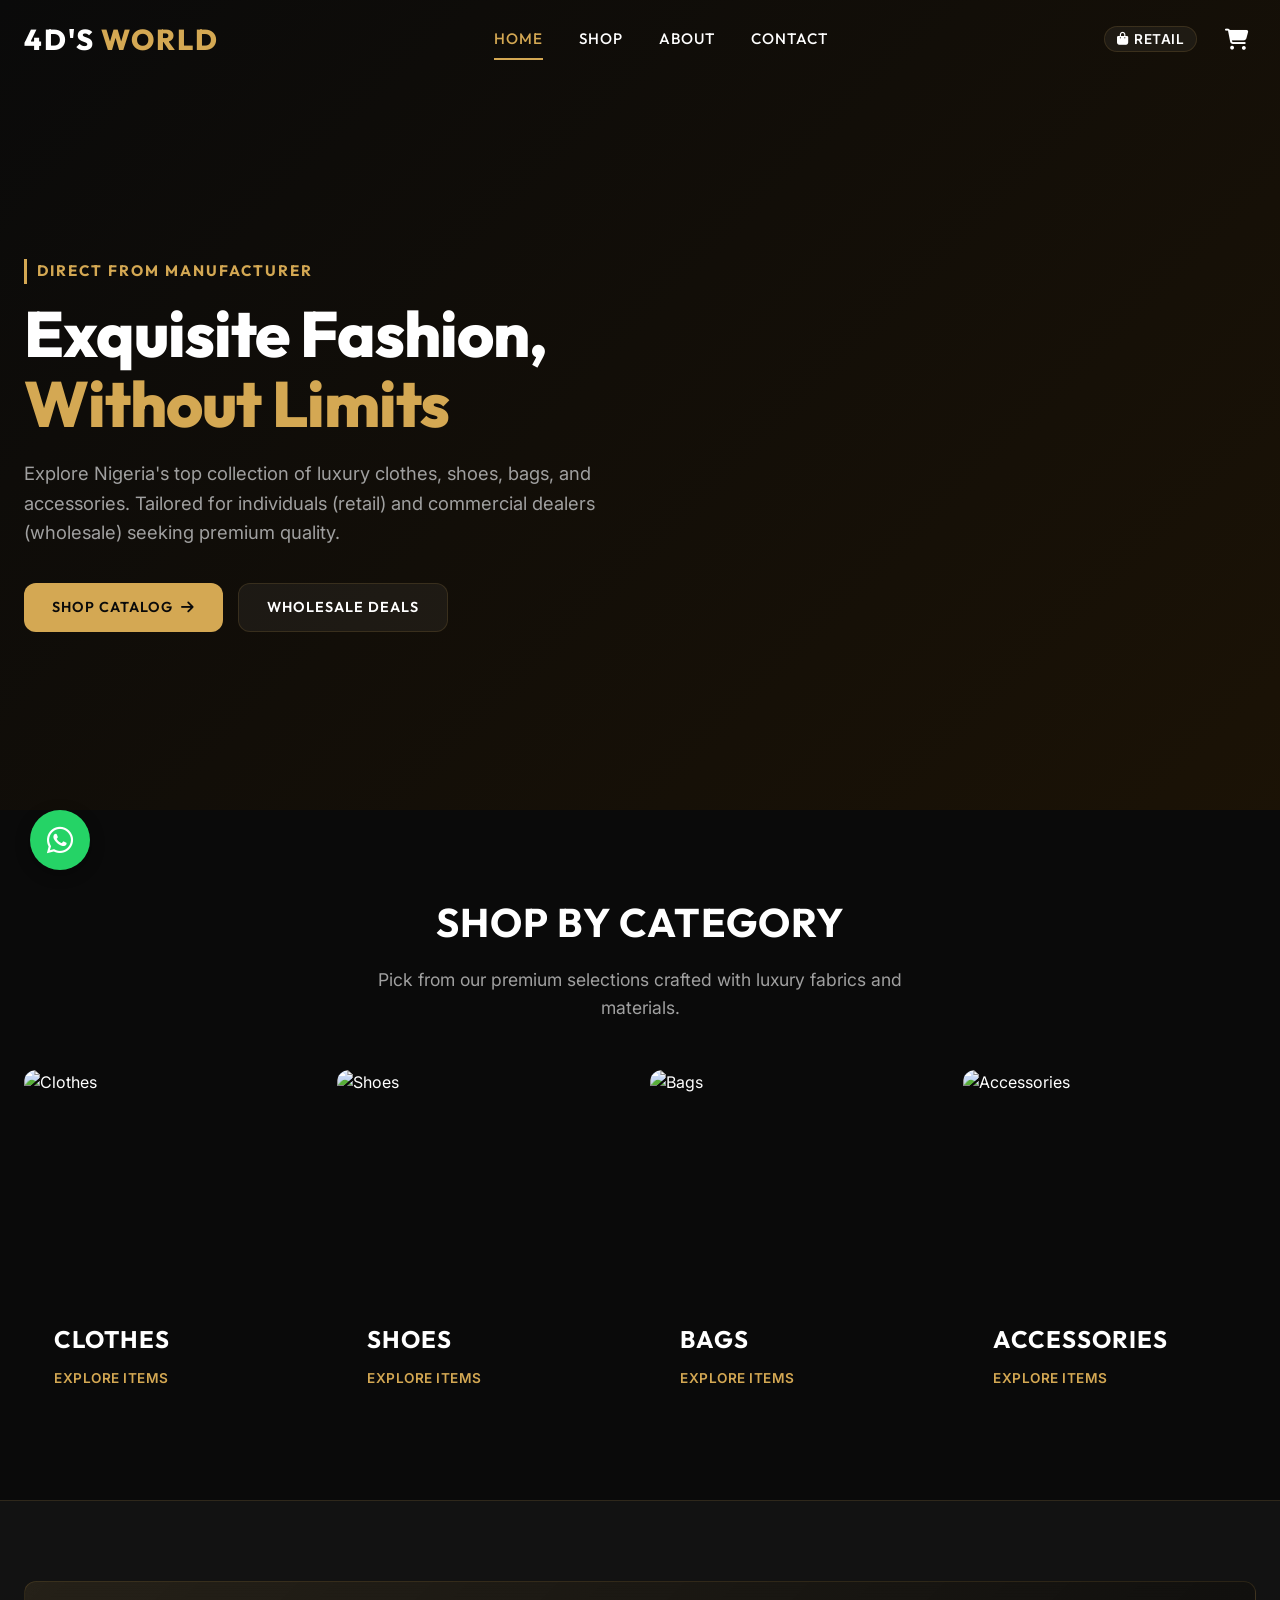
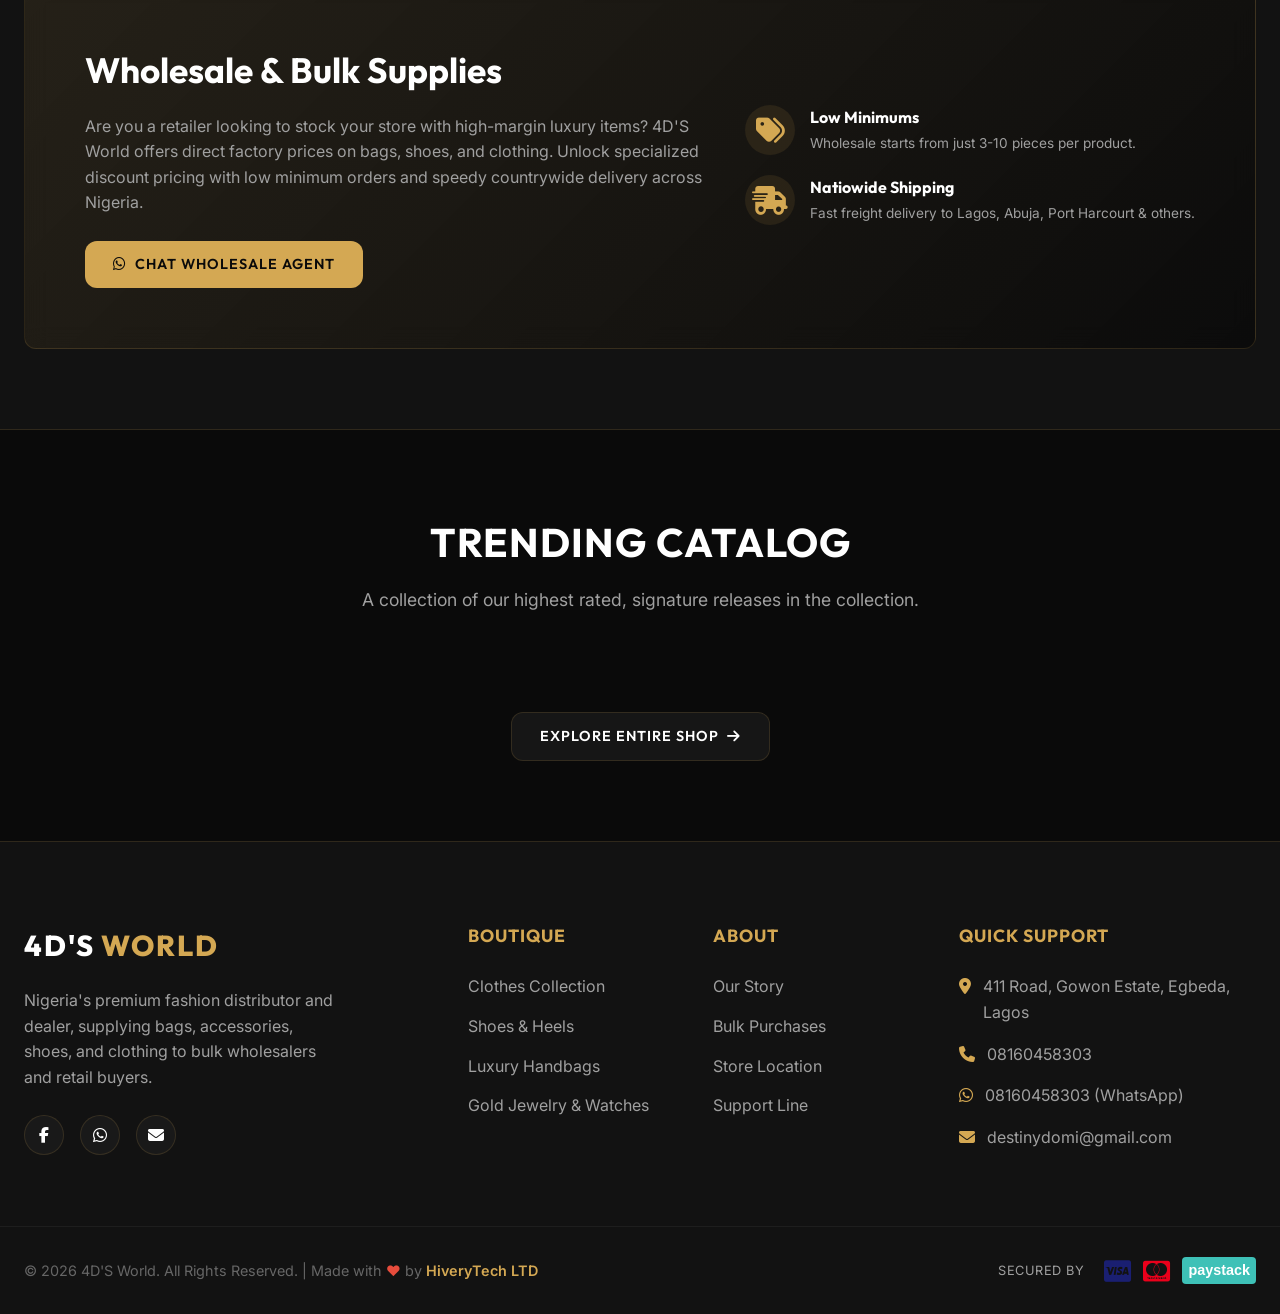
==== index.html @ 41737ef0 "first commit" ====
<!DOCTYPE html>
<html lang="en">
<head>
    <meta charset="UTF-8">
    <meta name="viewport" content="width=device-width, initial-scale=1.0">
    <title>4D'S World | Premium Clothes, Shoes, Bags & Accessories in Nigeria</title>
    <meta name="description" content="Welcome to 4D'S World - Nigeria's premier retail and wholesale supplier of clothes, shoes, luxury bags, and accessories. Buy in bulk and save big.">
    <!-- FontAwesome -->
    <link rel="stylesheet" href="https://cdnjs.cloudflare.com/ajax/libs/font-awesome/6.4.0/css/all.min.css">
    <!-- Custom CSS -->
    <link rel="stylesheet" href="css/style.css">
    <link rel="stylesheet" href="css/responsive.css">
    <style>
        /* Homepage Specific Hero Styles */
        .hero-section {
            height: 90vh;
            background: linear-gradient(135deg, rgba(10, 10, 10, 0.95), rgba(30, 20, 5, 0.85)), url('https://images.unsplash.com/photo-1490481651871-ab68de25d43d?w=1600&auto=format&fit=crop&q=80') no-repeat center center/cover;
            display: flex;
            align-items: center;
            position: relative;
            padding-top: var(--nav-height);
        }

        .hero-content {
            max-width: 650px;
            animation: fadeInUp 1s ease;
        }

        .hero-badge {
            color: var(--accent-gold);
            font-family: var(--font-heading);
            font-weight: 700;
            text-transform: uppercase;
            letter-spacing: 2px;
            font-size: 0.95rem;
            display: inline-block;
            margin-bottom: 15px;
            border-left: 3px solid var(--accent-gold);
            padding-left: 10px;
        }

        .hero-content h1 {
            font-family: var(--font-heading);
            font-size: 4rem;
            line-height: 1.1;
            font-weight: 800;
            margin-bottom: 20px;
            letter-spacing: -1px;
        }

        .hero-content h1 span {
            color: var(--accent-gold);
        }

        .hero-content p {
            color: var(--text-secondary);
            font-size: 1.15rem;
            margin-bottom: 35px;
        }

        .cta-wrap {
            display: flex;
            gap: 15px;
        }

        /* Categories Section */
        .category-grid {
            display: grid;
            grid-template-columns: repeat(4, 1fr);
            gap: 20px;
        }

        .category-card {
            height: 350px;
            position: relative;
            overflow: hidden;
            border-radius: var(--border-radius);
            display: flex;
            align-items: flex-end;
            padding: 30px;
        }

        .category-card::before {
            content: '';
            position: absolute;
            top: 0;
            left: 0;
            width: 100%;
            height: 100%;
            background: linear-gradient(to top, rgba(10, 10, 10, 0.9) 20%, transparent 80%);
            z-index: 1;
            transition: var(--transition-smooth);
        }

        .category-card:hover::before {
            background: linear-gradient(to top, rgba(212, 168, 83, 0.4) 10%, rgba(10, 10, 10, 0.95) 90%);
        }

        .category-bg {
            position: absolute;
            top: 0;
            left: 0;
            width: 100%;
            height: 100%;
            object-fit: cover;
            transition: var(--transition-smooth);
        }

        .category-card:hover .category-bg {
            transform: scale(1.1);
        }

        .category-info {
            position: relative;
            z-index: 2;
            transition: var(--transition-smooth);
        }

        .category-title {
            font-family: var(--font-heading);
            font-size: 1.5rem;
            font-weight: 700;
            text-transform: uppercase;
            letter-spacing: 1px;
            margin-bottom: 6px;
        }

        .category-count {
            font-size: 0.85rem;
            color: var(--accent-gold);
            text-transform: uppercase;
            font-weight: 600;
            letter-spacing: 0.5px;
        }

        /* Wholesale Banner section */
        .wholesale-promo-banner {
            background: linear-gradient(135deg, rgba(212, 168, 83, 0.1) 0%, rgba(10, 10, 10, 0.8) 100%), border-box;
            border: 1px solid var(--border-color);
            border-radius: var(--border-radius);
            padding: 60px;
            display: flex;
            align-items: center;
            justify-content: space-between;
            gap: 40px;
            flex-wrap: wrap;
        }

        .wholesale-promo-text {
            flex: 1;
            min-width: 300px;
        }

        .wholesale-promo-text h2 {
            font-family: var(--font-heading);
            font-size: 2.2rem;
            font-weight: 700;
            margin-bottom: 15px;
        }

        .wholesale-promo-text p {
            color: var(--text-secondary);
            margin-bottom: 25px;
        }

        @keyframes fadeInUp {
            from {
                opacity: 0;
                transform: translateY(20px);
            }
            to {
                opacity: 1;
                transform: translateY(0);
            }
        }

        @media (max-width: 992px) {
            .category-grid {
                grid-template-columns: repeat(2, 1fr);
            }
            .hero-content h1 {
                font-size: 3rem;
            }
        }
        
        @media (max-width: 576px) {
            .category-grid {
                grid-template-columns: 1fr;
            }
            .wholesale-promo-banner {
                padding: 30px;
            }
            .hero-content h1 {
                font-size: 2.5rem;
            }
        }
    </style>
</head>
<body>

    <!-- Header / Navigation -->
    <header>
        <div class="container nav-container">
            <a href="index.html" class="logo">4D'S <span>WORLD</span></a>
            
            <nav class="nav-menu" id="nav-menu">
                <a href="index.html" class="nav-link active">Home</a>
                <a href="shop.html" class="nav-link">Shop</a>
                <a href="about.html" class="nav-link">About</a>
                <a href="contact.html" class="nav-link">Contact</a>
            </nav>

            <div class="nav-actions">
                <!-- Pricing mode switcher -->
                <button class="mode-toggle" id="pricing-mode-toggle" title="Toggle Retail / Wholesale prices">
                    <i class="fas fa-shopping-bag"></i> <span>Retail</span>
                </button>

                <a href="cart.html" class="nav-btn" title="View Cart">
                    <i class="fas fa-shopping-cart"></i>
                    <span class="cart-count" id="cart-count">0</span>
                </a>

                <div class="menu-toggle" id="menu-toggle">
                    <i class="fas fa-bars"></i>
                </div>
            </div>
        </div>
    </header>

    <!-- Hero Section -->
    <section class="hero-section">
        <div class="container">
            <div class="hero-content">
                <span class="hero-badge">Direct From Manufacturer</span>
                <h1>Exquisite Fashion, <span>Without Limits</span></h1>
                <p>Explore Nigeria's top collection of luxury clothes, shoes, bags, and accessories. Tailored for individuals (retail) and commercial dealers (wholesale) seeking premium quality.</p>
                <div class="cta-wrap">
                    <a href="shop.html" class="btn btn-primary">Shop Catalog <i class="fas fa-arrow-right"></i></a>
                    <a href="shop.html?mode=wholesale" class="btn btn-secondary">Wholesale Deals</a>
                </div>
            </div>
        </div>
    </section>

    <!-- Categories Section -->
    <section class="section">
        <div class="container">
            <h2 class="section-title">Shop by Category</h2>
            <p class="section-subtitle">Pick from our premium selections crafted with luxury fabrics and materials.</p>
            
            <div class="category-grid">
                <!-- Category 1 -->
                <a href="shop.html?category=clothes" class="category-card">
                    <img src="https://images.unsplash.com/photo-1490481651871-ab68de25d43d?w=500&auto=format&fit=crop&q=60" alt="Clothes" class="category-bg">
                    <div class="category-info">
                        <h3 class="category-title">Clothes</h3>
                        <span class="category-count">Explore Items</span>
                    </div>
                </a>

                <!-- Category 2 -->
                <a href="shop.html?category=shoes" class="category-card">
                    <img src="https://images.unsplash.com/photo-1549298916-b41d501d3772?w=500&auto=format&fit=crop&q=60" alt="Shoes" class="category-bg">
                    <div class="category-info">
                        <h3 class="category-title">Shoes</h3>
                        <span class="category-count">Explore Items</span>
                    </div>
                </a>

                <!-- Category 3 -->
                <a href="shop.html?category=bags" class="category-card">
                    <img src="https://images.unsplash.com/photo-1584917865442-de89df76afd3?w=500&auto=format&fit=crop&q=60" alt="Bags" class="category-bg">
                    <div class="category-info">
                        <h3 class="category-title">Bags</h3>
                        <span class="category-count">Explore Items</span>
                    </div>
                </a>

                <!-- Category 4 -->
                <a href="shop.html?category=accessories" class="category-card">
                    <img src="https://images.unsplash.com/photo-1522312346375-d1a52e2b99b3?w=500&auto=format&fit=crop&q=60" alt="Accessories" class="category-bg">
                    <div class="category-info">
                        <h3 class="category-title">Accessories</h3>
                        <span class="category-count">Explore Items</span>
                    </div>
                </a>
            </div>
        </div>
    </section>

    <!-- Wholesale Promotional section -->
    <section class="section" style="background: var(--bg-secondary); border-top: 1px solid var(--border-color); border-bottom: 1px solid var(--border-color);">
        <div class="container">
            <div class="wholesale-promo-banner glass-panel">
                <div class="wholesale-promo-text">
                    <h2>Wholesale & Bulk Supplies</h2>
                    <p>Are you a retailer looking to stock your store with high-margin luxury items? 4D'S World offers direct factory prices on bags, shoes, and clothing. Unlock specialized discount pricing with low minimum orders and speedy countrywide delivery across Nigeria.</p>
                    <a href="contact.html" class="btn btn-primary"><i class="fab fa-whatsapp"></i> Chat Wholesale Agent</a>
                </div>
                <div class="wholesale-icon-feature" style="display: flex; flex-direction: column; gap: 20px;">
                    <div style="display: flex; align-items: center; gap: 15px;">
                        <span style="font-size: 1.8rem; color: var(--accent-gold); width: 50px; height: 50px; border-radius: 50%; background: rgba(212,168,83,0.1); display: inline-flex; align-items: center; justify-content: center;"><i class="fas fa-tags"></i></span>
                        <div>
                            <h4 style="font-family: var(--font-heading); margin-bottom: 2px;">Low Minimums</h4>
                            <p style="color: var(--text-secondary); font-size: 0.85rem;">Wholesale starts from just 3-10 pieces per product.</p>
                        </div>
                    </div>
                    <div style="display: flex; align-items: center; gap: 15px;">
                        <span style="font-size: 1.8rem; color: var(--accent-gold); width: 50px; height: 50px; border-radius: 50%; background: rgba(212,168,83,0.1); display: inline-flex; align-items: center; justify-content: center;"><i class="fas fa-shipping-fast"></i></span>
                        <div>
                            <h4 style="font-family: var(--font-heading); margin-bottom: 2px;">Natiowide Shipping</h4>
                            <p style="color: var(--text-secondary); font-size: 0.85rem;">Fast freight delivery to Lagos, Abuja, Port Harcourt & others.</p>
                        </div>
                    </div>
                </div>
            </div>
        </div>
    </section>

    <!-- Featured Products Section -->
    <section class="section">
        <div class="container">
            <h2 class="section-title">Trending Catalog</h2>
            <p class="section-subtitle">A collection of our highest rated, signature releases in the collection.</p>
            
            <div class="product-grid" id="homepage-featured-grid">
                <!-- Dynamically populated via JS -->
            </div>
            
            <div style="text-align: center; margin-top: 50px;">
                <a href="shop.html" class="btn btn-secondary">Explore Entire Shop <i class="fas fa-arrow-right"></i></a>
            </div>
        </div>
    </section>

    <!-- Footer -->
    <footer>
        <div class="container footer-grid">
            <div class="footer-brand">
                <a href="index.html" class="logo">4D'S <span>WORLD</span></a>
                <p>Nigeria's premium fashion distributor and dealer, supplying bags, accessories, shoes, and clothing to bulk wholesalers and retail buyers.</p>
                <div class="social-links">
                    <a href="https://www.facebook.com/search/top?q=tessy%20collections" target="_blank" rel="noopener" class="social-btn" title="Tessy Collections on Facebook"><i class="fab fa-facebook-f"></i></a>
                    <a href="https://wa.me/2348160458303" target="_blank" rel="noopener" class="social-btn" title="WhatsApp Us"><i class="fab fa-whatsapp"></i></a>
                    <a href="mailto:destinydomi@gmail.com" class="social-btn" title="Email Us"><i class="fas fa-envelope"></i></a>
                </div>
            </div>
            
            <div>
                <h3 class="footer-title">Boutique</h3>
                <ul class="footer-links">
                    <li><a href="shop.html?category=clothes">Clothes Collection</a></li>
                    <li><a href="shop.html?category=shoes">Shoes & Heels</a></li>
                    <li><a href="shop.html?category=bags">Luxury Handbags</a></li>
                    <li><a href="shop.html?category=accessories">Gold Jewelry & Watches</a></li>
                </ul>
            </div>

            <div>
                <h3 class="footer-title">About</h3>
                <ul class="footer-links">
                    <li><a href="about.html">Our Story</a></li>
                    <li><a href="about.html#wholesale-info">Bulk Purchases</a></li>
                    <li><a href="contact.html">Store Location</a></li>
                    <li><a href="contact.html">Support Line</a></li>
                </ul>
            </div>

            <div>
                <h3 class="footer-title">Quick Support</h3>
                <ul class="footer-contact">
                    <li><i class="fas fa-map-marker-alt"></i> <span>411 Road, Gowon Estate, Egbeda, Lagos</span></li>
                    <li><i class="fas fa-phone"></i> <span>08160458303</span></li>
                    <li><i class="fab fa-whatsapp"></i> <span><a href="https://wa.me/2348160458303" style="color:inherit;text-decoration:none;">08160458303 (WhatsApp)</a></span></li>
                    <li><i class="fas fa-envelope"></i> <span><a href="mailto:destinydomi@gmail.com" style="color:inherit;text-decoration:none;">destinydomi@gmail.com</a></span></li>
                </ul>
            </div>
        </div>

        <div class="container footer-bottom">
            <p>&copy; 2026 4D'S World. All Rights Reserved. | Made with <span style="color:#e74c3c;">&#10084;</span> by <a href="https://bit.ly/HiveryTech" target="_blank" rel="noopener" style="color:var(--accent-gold);text-decoration:none;font-weight:600;">HiveryTech LTD</a></p>
            <div class="payment-providers">
                <!-- Display logos or text indicating Paystack -->
                <span style="font-size: 0.8rem; color: var(--text-secondary); text-transform: uppercase; letter-spacing: 0.5px; margin-right: 8px;">Secured by</span>
                <i class="fab fa-cc-visa" title="Visa" style="color: #1a1f71;"></i>
                <i class="fab fa-cc-mastercard" title="Mastercard" style="color: #eb001b;"></i>
                <span style="font-size: 0.9rem; font-weight: 700; color: #fff; background: #3ec1b7; padding: 2px 6px; border-radius: 4px; font-family: sans-serif;">paystack</span>
            </div>
        </div>
    </footer>

    <!-- App Scripts -->
    <script src="js/products.js"></script>
    <script src="js/app.js"></script>
    <script>
        // Homepage specific slider/rendering script
        document.addEventListener('DOMContentLoaded', () => {
            renderHomepageProducts();
            
            // Re-render when global retail/wholesale mode changes
            window.addEventListener('pricingModeChanged', renderHomepageProducts);
        });

        function renderHomepageProducts() {
            const grid = document.getElementById('homepage-featured-grid');
            if (!grid) return;

            const mode = getPricingMode();
            
            // Grab 8 featured products
            const featured = products.slice(0, 8);
            
            grid.innerHTML = featured.map(p => {
                const isWholesale = mode === 'wholesale';
                const activePrice = isWholesale ? p.wholesalePrice : p.price;
                const badgeHTML = p.badge ? `<div class="product-badge">${p.badge}</div>` : '';
                
                return `
                    <div class="product-card glass-panel">
                        <div class="product-image-wrap">
                            ${badgeHTML}
                            <img src="${p.image}" alt="${p.name}" class="product-img" loading="lazy">
                            <div class="product-actions-overlay">
                                <button class="action-btn" onclick="quickView('${p.id}')" title="Quick View">
                                    <i class="fas fa-eye"></i>
                                </button>
                                <button class="action-btn" onclick="addToCartDirect('${p.id}')" title="Add to Cart">
                                    <i class="fas fa-shopping-cart"></i>
                                </button>
                            </div>
                        </div>
                        <div class="product-info">
                            <span class="product-category">${p.category}</span>
                            <h3 class="product-title"><a href="product.html?id=${p.id}">${p.name}</a></h3>
                            <div class="product-rating">
                                <i class="fas fa-star"></i>
                                <span>${p.rating}</span>
                            </div>
                            <div class="product-price-wrap">
                                <span class="product-price">${formatNaira(activePrice)}</span>
                                <span class="wholesale-badge-info">
                                    ${isWholesale ? `Wholesale (Min ${p.wholesaleMinQty} pcs)` : `Wholesale: ${formatNaira(p.wholesalePrice)} (Buy ${p.wholesaleMinQty}+)`}
                                </span>
                            </div>
                        </div>
                    </div>
                `;
            }).join('');
        }
    </script>
</body>
</html>
---- css/style.css ----
/* 4D'S World - Premium E-Commerce Design System & Stylesheet */

@import url('https://fonts.googleapis.com/css2?family=Inter:wght@300;400;500;600;700&family=Outfit:wght@300;400;500;600;700;800&display=swap');

:root {
    /* Color Palette */
    --bg-primary: #0a0a0a;
    --bg-secondary: #121212;
    --bg-tertiary: #1e1e1e;
    --bg-glass: rgba(18, 18, 18, 0.75);
    --bg-glass-hover: rgba(30, 30, 30, 0.85);
    --border-color: rgba(212, 168, 83, 0.15);
    --border-color-hover: rgba(212, 168, 83, 0.4);
    
    --accent-gold: #d4a853;
    --accent-gold-hover: #e8b94a;
    --accent-gold-glow: rgba(212, 168, 83, 0.25);
    
    --text-primary: #ffffff;
    --text-secondary: #a0a0a0;
    --text-muted: #666666;
    --text-dark: #0a0a0a;
    
    --success: #2ec4b6;
    --error: #e63946;
    --warning: #ffb703;

    /* Fonts */
    --font-heading: 'Outfit', sans-serif;
    --font-body: 'Inter', sans-serif;

    /* Shadows & Transitions */
    --shadow-sm: 0 2px 8px rgba(0, 0, 0, 0.5);
    --shadow-md: 0 8px 24px rgba(0, 0, 0, 0.7);
    --shadow-lg: 0 16px 40px rgba(0, 0, 0, 0.8);
    --shadow-gold: 0 0 15px rgba(212, 168, 83, 0.2);
    --transition-fast: 0.2s cubic-bezier(0.4, 0, 0.2, 1);
    --transition-smooth: 0.4s cubic-bezier(0.4, 0, 0.2, 1);
    
    /* Layout Constants */
    --nav-height: 80px;
    --border-radius: 12px;
}

/* Reset & Base Styles */
* {
    margin: 0;
    padding: 0;
    box-sizing: border-box;
}

html {
    scroll-behavior: smooth;
}

body {
    background-color: var(--bg-primary);
    color: var(--text-primary);
    font-family: var(--font-body);
    line-height: 1.6;
    overflow-x: hidden;
    -webkit-font-smoothing: antialiased;
}

a {
    color: inherit;
    text-decoration: none;
    transition: var(--transition-fast);
}

ul {
    list-style: none;
}

img {
    max-width: 100%;
    height: auto;
    display: block;
}

button, input, select, textarea {
    font-family: inherit;
    background: none;
    border: none;
    outline: none;
    color: inherit;
}

/* Scrollbar styling */
::-webkit-scrollbar {
    width: 8px;
    height: 8px;
}
::-webkit-scrollbar-track {
    background: var(--bg-primary);
}
::-webkit-scrollbar-thumb {
    background: var(--bg-tertiary);
    border-radius: 4px;
}
::-webkit-scrollbar-thumb:hover {
    background: var(--accent-gold);
}

/* General Layout / Containers */
.container {
    width: 100%;
    max-width: 1280px;
    margin: 0 auto;
    padding: 0 24px;
}

.section {
    padding: 80px 0;
}

.section-title {
    font-family: var(--font-heading);
    font-size: 2.5rem;
    font-weight: 700;
    margin-bottom: 12px;
    text-transform: uppercase;
    letter-spacing: 1px;
    text-align: center;
}

.section-subtitle {
    color: var(--text-secondary);
    text-align: center;
    max-width: 600px;
    margin: 0 auto 48px auto;
    font-size: 1.1rem;
}

/* Glassmorphism utility */
.glass-panel {
    background: var(--bg-glass);
    backdrop-filter: blur(12px);
    -webkit-backdrop-filter: blur(12px);
    border: 1px solid var(--border-color);
    border-radius: var(--border-radius);
    transition: var(--transition-smooth);
}

.glass-panel:hover {
    border-color: var(--border-color-hover);
    box-shadow: var(--shadow-gold);
}

/* Buttons */
.btn {
    display: inline-flex;
    align-items: center;
    justify-content: center;
    padding: 12px 28px;
    font-family: var(--font-heading);
    font-weight: 600;
    text-transform: uppercase;
    font-size: 0.9rem;
    letter-spacing: 1px;
    border-radius: var(--border-radius);
    cursor: pointer;
    transition: var(--transition-smooth);
    gap: 8px;
}

.btn-primary {
    background: var(--accent-gold);
    color: var(--text-dark);
}

.btn-primary:hover {
    background: var(--accent-gold-hover);
    box-shadow: 0 0 20px rgba(212, 168, 83, 0.4);
    transform: translateY(-2px);
}

.btn-secondary {
    background: rgba(255, 255, 255, 0.05);
    border: 1px solid var(--border-color);
    color: var(--text-primary);
}

.btn-secondary:hover {
    background: rgba(255, 255, 255, 0.1);
    border-color: var(--accent-gold);
    color: var(--accent-gold);
    transform: translateY(-2px);
}

.btn-text {
    color: var(--accent-gold);
    padding: 8px 0;
    font-weight: 600;
    letter-spacing: 0.5px;
}

.btn-text:hover {
    color: var(--accent-gold-hover);
    gap: 12px;
}

/* Header & Navigation */
header {
    height: var(--nav-height);
    position: fixed;
    top: 0;
    left: 0;
    width: 100%;
    z-index: 1000;
    transition: var(--transition-smooth);
    border-bottom: 1px solid transparent;
}

header.scrolled {
    background: rgba(10, 10, 10, 0.85);
    backdrop-filter: blur(20px);
    -webkit-backdrop-filter: blur(20px);
    border-bottom: 1px solid var(--border-color);
}

.nav-container {
    display: flex;
    justify-content: space-between;
    align-items: center;
    height: 100%;
}

.logo {
    font-family: var(--font-heading);
    font-size: 1.8rem;
    font-weight: 800;
    color: var(--text-primary);
    display: flex;
    align-items: center;
    gap: 6px;
    letter-spacing: 2px;
}

.logo span {
    color: var(--accent-gold);
}

.nav-menu {
    display: flex;
    align-items: center;
    gap: 36px;
}

.nav-link {
    font-family: var(--font-heading);
    font-size: 0.95rem;
    font-weight: 500;
    letter-spacing: 1px;
    text-transform: uppercase;
    position: relative;
    padding: 8px 0;
}

.nav-link::after {
    content: '';
    position: absolute;
    bottom: 0;
    left: 0;
    width: 0;
    height: 2px;
    background-color: var(--accent-gold);
    transition: var(--transition-fast);
}

.nav-link:hover::after,
.nav-link.active::after {
    width: 100%;
}

.nav-link:hover,
.nav-link.active {
    color: var(--accent-gold);
}

.nav-actions {
    display: flex;
    align-items: center;
    gap: 20px;
}

.nav-btn {
    font-size: 1.3rem;
    color: var(--text-primary);
    cursor: pointer;
    position: relative;
    padding: 8px;
    border-radius: 50%;
    transition: var(--transition-fast);
}

.nav-btn:hover {
    color: var(--accent-gold);
    background: rgba(255, 255, 255, 0.05);
}

.cart-count {
    position: absolute;
    top: -2px;
    right: -2px;
    background: var(--accent-gold);
    color: var(--text-dark);
    font-size: 0.75rem;
    font-weight: 700;
    width: 18px;
    height: 18px;
    border-radius: 50%;
    display: flex;
    align-items: center;
    justify-content: center;
    border: 2px solid var(--bg-primary);
}

.mode-toggle {
    display: flex;
    align-items: center;
    background: rgba(255, 255, 255, 0.05);
    border: 1px solid var(--border-color);
    padding: 4px 12px;
    border-radius: 20px;
    cursor: pointer;
    font-size: 0.8rem;
    font-weight: 600;
    text-transform: uppercase;
    letter-spacing: 0.5px;
    gap: 6px;
    transition: var(--transition-fast);
}

.mode-toggle:hover {
    border-color: var(--accent-gold);
    color: var(--accent-gold);
}

.mode-toggle span {
    font-size: 0.85rem;
}

.menu-toggle {
    display: none;
    font-size: 1.5rem;
    cursor: pointer;
}

/* Footer Section */
footer {
    background: var(--bg-secondary);
    border-top: 1px solid var(--border-color);
    padding: 80px 0 30px 0;
}

.footer-grid {
    display: grid;
    grid-template-columns: 2fr 1fr 1fr 1.5fr;
    gap: 48px;
    margin-bottom: 60px;
}

.footer-brand .logo {
    margin-bottom: 20px;
}

.footer-brand p {
    color: var(--text-secondary);
    margin-bottom: 24px;
    max-width: 320px;
}

.social-links {
    display: flex;
    gap: 16px;
}

.social-btn {
    width: 40px;
    height: 40px;
    border-radius: 50%;
    background: rgba(255, 255, 255, 0.03);
    border: 1px solid var(--border-color);
    display: flex;
    align-items: center;
    justify-content: center;
    transition: var(--transition-smooth);
}

.social-btn:hover {
    background: var(--accent-gold);
    color: var(--text-dark);
    transform: translateY(-4px);
    box-shadow: 0 0 15px var(--accent-gold-glow);
}

.footer-title {
    font-family: var(--font-heading);
    font-size: 1.1rem;
    font-weight: 700;
    text-transform: uppercase;
    letter-spacing: 1px;
    margin-bottom: 24px;
    color: var(--accent-gold);
}

.footer-links li {
    margin-bottom: 14px;
}

.footer-links a {
    color: var(--text-secondary);
}

.footer-links a:hover {
    color: var(--accent-gold);
    padding-left: 4px;
}

.footer-contact li {
    display: flex;
    align-items: flex-start;
    gap: 12px;
    margin-bottom: 16px;
    color: var(--text-secondary);
}

.footer-contact i {
    color: var(--accent-gold);
    margin-top: 4px;
}

.footer-bottom {
    border-top: 1px solid rgba(255, 255, 255, 0.05);
    padding-top: 30px;
    display: flex;
    justify-content: space-between;
    align-items: center;
    color: var(--text-muted);
    font-size: 0.9rem;
}

.payment-providers {
    display: flex;
    gap: 12px;
    align-items: center;
    font-size: 1.5rem;
}

/* Product Cards Grid & Design */
.product-grid {
    display: grid;
    grid-template-columns: repeat(auto-fill, minmax(260px, 1fr));
    gap: 30px;
}

.product-card {
    display: flex;
    flex-direction: column;
    height: 100%;
    overflow: hidden;
    position: relative;
}

.product-image-wrap {
    position: relative;
    aspect-ratio: 3/4;
    overflow: hidden;
    background: var(--bg-tertiary);
}

.product-img {
    width: 100%;
    height: 100%;
    object-fit: cover;
    transition: var(--transition-smooth);
}

.product-card:hover .product-img {
    transform: scale(1.08);
}

.product-badge {
    position: absolute;
    top: 15px;
    left: 15px;
    background: var(--accent-gold);
    color: var(--text-dark);
    padding: 4px 10px;
    font-family: var(--font-heading);
    font-weight: 700;
    font-size: 0.75rem;
    text-transform: uppercase;
    border-radius: 4px;
    letter-spacing: 0.5px;
    z-index: 2;
}

.product-actions-overlay {
    position: absolute;
    bottom: -60px;
    left: 0;
    width: 100%;
    padding: 15px;
    background: linear-gradient(to top, rgba(10, 10, 10, 0.9), transparent);
    display: flex;
    justify-content: center;
    gap: 10px;
    transition: var(--transition-smooth);
    opacity: 0;
    z-index: 3;
}

.product-card:hover .product-actions-overlay {
    bottom: 0;
    opacity: 1;
}

.action-btn {
    width: 44px;
    height: 44px;
    border-radius: 50%;
    background: var(--bg-secondary);
    border: 1px solid var(--border-color);
    display: flex;
    align-items: center;
    justify-content: center;
    cursor: pointer;
    font-size: 1.1rem;
    transition: var(--transition-smooth);
}

.action-btn:hover {
    background: var(--accent-gold);
    color: var(--text-dark);
    border-color: var(--accent-gold);
    box-shadow: 0 0 10px var(--accent-gold-glow);
}

.product-info {
    padding: 20px;
    display: flex;
    flex-direction: column;
    flex-grow: 1;
}

.product-category {
    font-size: 0.8rem;
    color: var(--text-muted);
    text-transform: uppercase;
    letter-spacing: 1px;
    margin-bottom: 6px;
}

.product-title {
    font-family: var(--font-heading);
    font-size: 1.15rem;
    font-weight: 600;
    margin-bottom: 8px;
    line-height: 1.3;
}

.product-rating {
    display: flex;
    align-items: center;
    gap: 4px;
    font-size: 0.85rem;
    color: var(--warning);
    margin-bottom: 12px;
}

.product-rating span {
    color: var(--text-secondary);
    margin-left: 4px;
}

.product-price-wrap {
    margin-top: auto;
    display: flex;
    flex-direction: column;
    gap: 4px;
}

.product-price {
    font-family: var(--font-heading);
    font-size: 1.25rem;
    font-weight: 700;
    color: var(--accent-gold);
}

.wholesale-badge-info {
    font-size: 0.78rem;
    color: var(--text-secondary);
    border-left: 2px solid var(--accent-gold);
    padding-left: 8px;
    margin-top: 4px;
}

/* Toast Notification styling */
.toast-container {
    position: fixed;
    bottom: 30px;
    right: 30px;
    z-index: 2000;
    display: flex;
    flex-direction: column;
    gap: 10px;
}

.toast {
    background: rgba(20, 20, 20, 0.9);
    border-left: 4px solid var(--accent-gold);
    padding: 16px 24px;
    border-radius: 4px;
    color: #fff;
    box-shadow: var(--shadow-lg);
    display: flex;
    align-items: center;
    gap: 12px;
    transform: translateX(120%);
    transition: transform 0.4s cubic-bezier(0.175, 0.885, 0.32, 1.275);
    backdrop-filter: blur(10px);
}

.toast.show {
    transform: translateX(0);
}

.toast.success {
    border-left-color: var(--success);
}

.toast.error {
    border-left-color: var(--error);
}

/* WhatsApp float button */
.whatsapp-float {
    position: fixed;
    bottom: 30px;
    left: 30px;
    width: 60px;
    height: 60px;
    background: #25d366;
    color: white;
    border-radius: 50%;
    display: flex;
    align-items: center;
    justify-content: center;
    font-size: 30px;
    box-shadow: 0 4px 15px rgba(0, 0, 0, 0.3);
    z-index: 1000;
    transition: var(--transition-smooth);
}
.whatsapp-float:hover {
    transform: scale(1.1) rotate(10deg);
    box-shadow: 0 6px 20px rgba(37, 211, 102, 0.5);
}
---- css/responsive.css ----
/* 4D'S World - Responsive Layout Overrides */

@media (max-width: 1024px) {
    :root {
        --nav-height: 70px;
    }
    
    .section {
        padding: 60px 0;
    }

    .section-title {
        font-size: 2.1rem;
    }

    .footer-grid {
        grid-template-columns: 1fr 1fr;
        gap: 36px;
    }
    
    .footer-brand {
        grid-column: span 2;
    }
}

@media (max-width: 768px) {
    .menu-toggle {
        display: block;
        z-index: 1001;
    }

    .nav-menu {
        position: fixed;
        top: 0;
        right: -100%;
        width: 300px;
        height: 100vh;
        background: rgba(10, 10, 10, 0.95);
        backdrop-filter: blur(20px);
        -webkit-backdrop-filter: blur(20px);
        border-left: 1px solid var(--border-color);
        flex-direction: column;
        align-items: flex-start;
        justify-content: center;
        padding: 40px;
        gap: 24px;
        transition: var(--transition-smooth);
        z-index: 1000;
    }

    .nav-menu.active {
        right: 0;
    }

    .nav-menu .nav-link {
        font-size: 1.1rem;
    }

    .nav-actions {
        gap: 10px;
    }

    .hero-section h1 {
        font-size: 2.8rem;
    }

    .hero-section p {
        font-size: 1rem;
    }

    /* Shop Page layout adjustments */
    .shop-container {
        flex-direction: column;
    }

    .shop-sidebar {
        width: 100% !important;
        position: static !important;
        margin-bottom: 30px;
    }
    
    .shop-sidebar-content {
        display: none;
    }
    
    .shop-sidebar-content.active {
        display: block;
    }
    
    .filter-mobile-btn {
        display: flex !important;
        align-items: center;
        justify-content: center;
        width: 100%;
        padding: 12px;
        background: var(--bg-secondary);
        border: 1px solid var(--border-color);
        border-radius: var(--border-radius);
        margin-bottom: 20px;
        cursor: pointer;
        gap: 8px;
    }

    /* Product detail page adjustments */
    .product-detail-grid {
        grid-template-columns: 1fr !important;
        gap: 40px;
    }

    /* Checkout & Cart adjustments */
    .checkout-grid, .cart-grid {
        grid-template-columns: 1fr !important;
        gap: 30px;
    }

    .footer-grid {
        grid-template-columns: 1fr;
        gap: 30px;
    }

    .footer-brand {
        grid-column: span 1;
    }

    .footer-bottom {
        flex-direction: column;
        gap: 15px;
        text-align: center;
    }
}

@media (max-width: 480px) {
    .section-title {
        font-size: 1.8rem;
    }

    .hero-section h1 {
        font-size: 2.2rem;
    }

    .product-grid {
        grid-template-columns: 1fr;
    }

    .btn {
        padding: 10px 20px;
        font-size: 0.85rem;
    }
    
    .toast-container {
        left: 20px;
        right: 20px;
        bottom: 20px;
    }
    
    .toast {
        padding: 12px 16px;
        font-size: 0.85rem;
    }
}
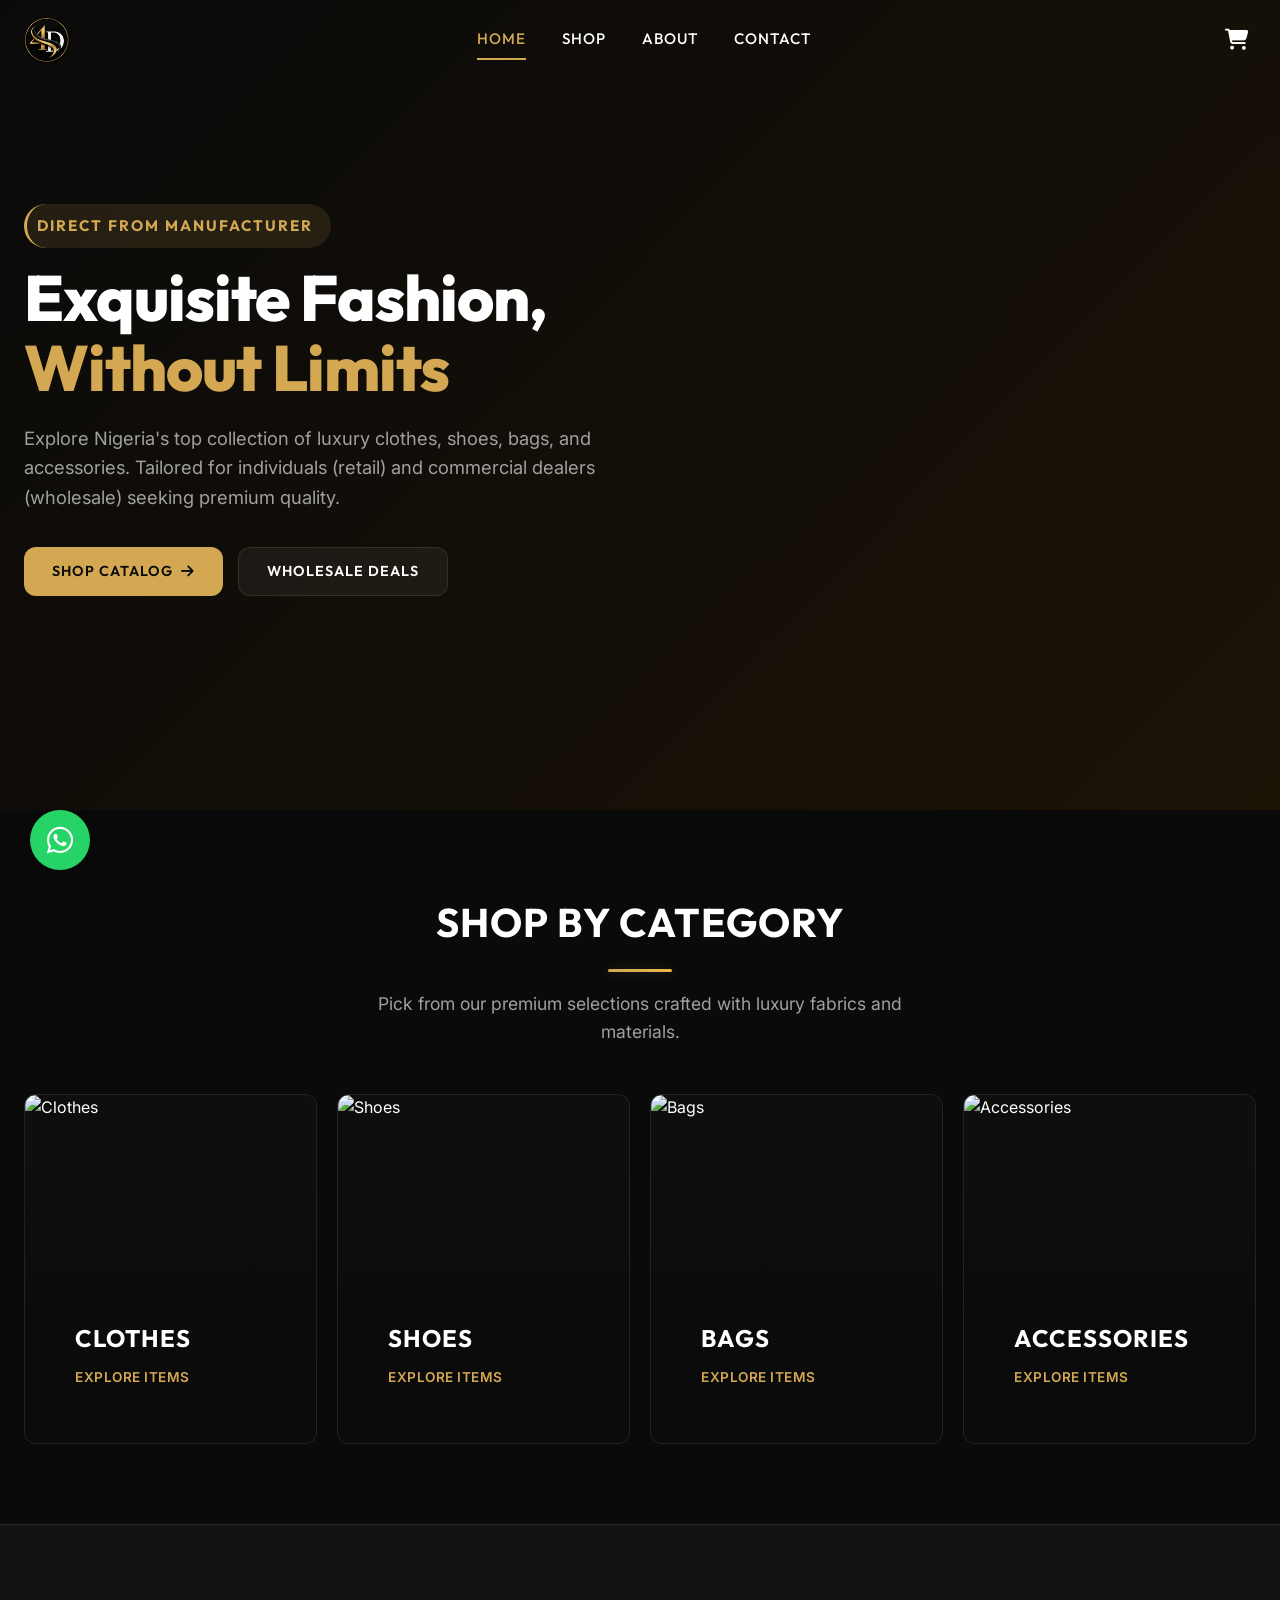
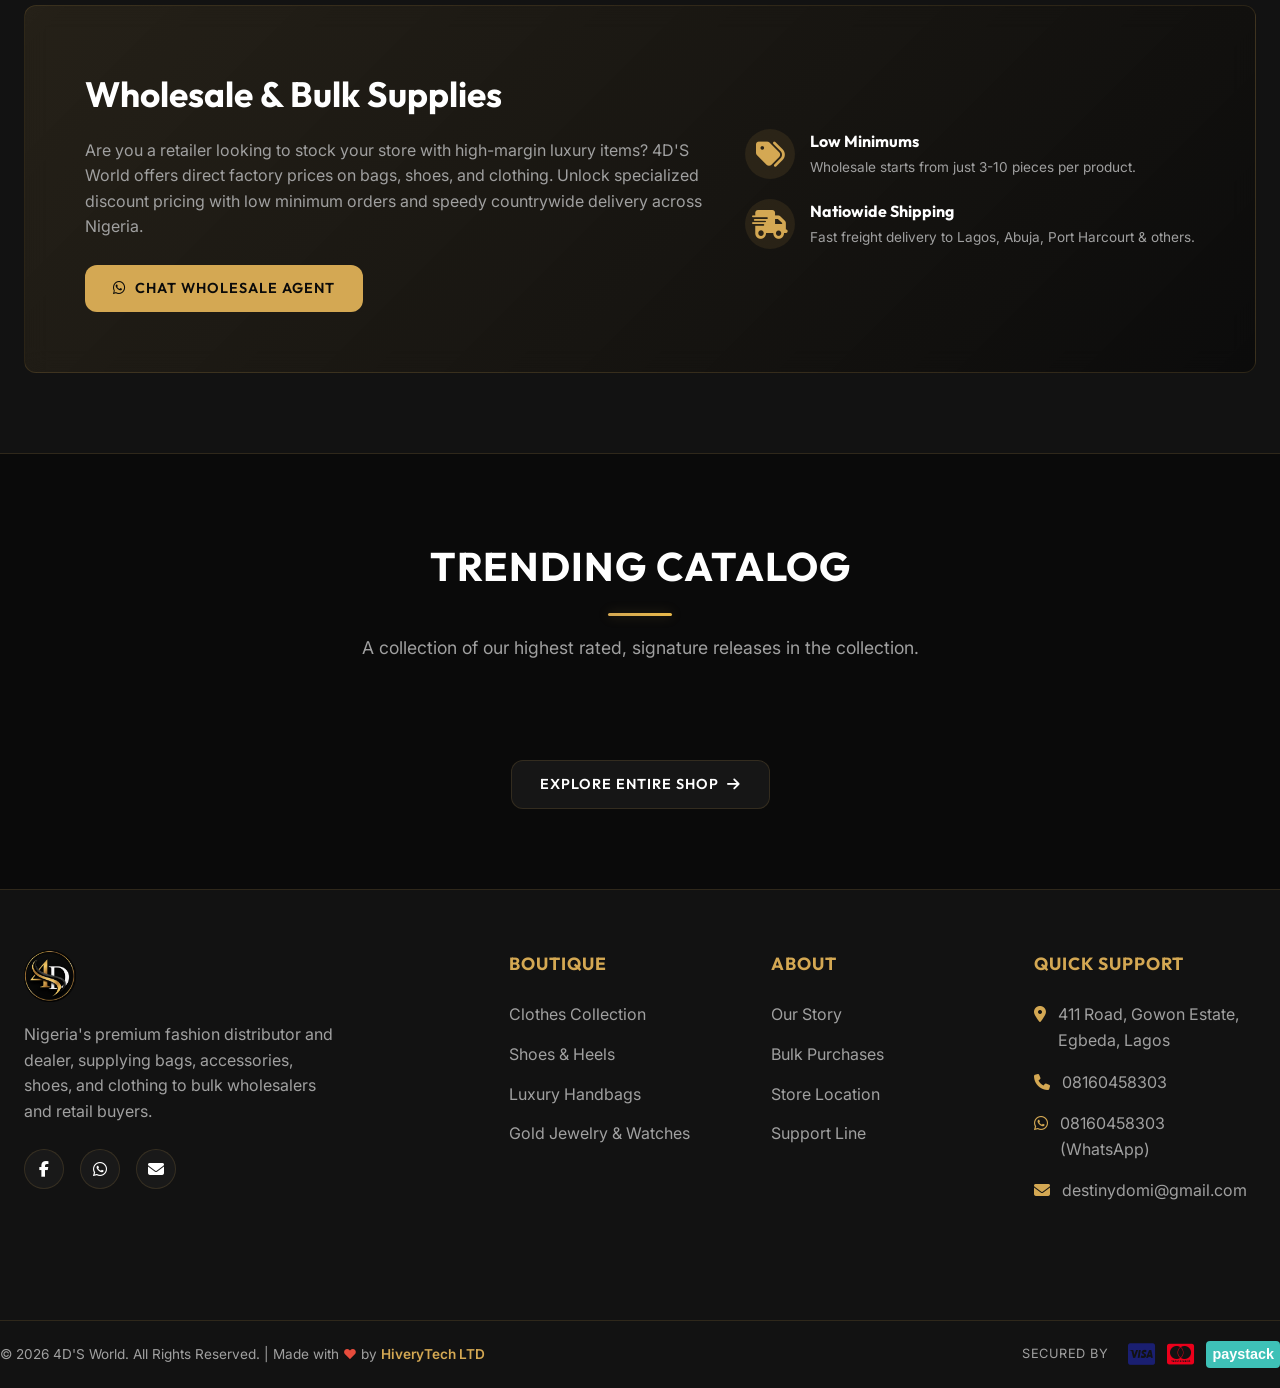
==== commit 659d6baf: "Update 4DS World website and backend" ====
--- a/index.html
+++ b/index.html
@@ -2,8 +2,10 @@
 <html lang="en">
 <head>
     <meta charset="UTF-8">
-    <meta name="viewport" content="width=device-width, initial-scale=1.0">
+<meta name="viewport" content="width=device-width, initial-scale=1.0">
     <title>4D'S World | Premium Clothes, Shoes, Bags & Accessories in Nigeria</title>
+    <link rel="icon" type="image/png" href="/logoo.png">
+    <link rel="apple-touch-icon" href="/logoo.png">
     <meta name="description" content="Welcome to 4D'S World - Nigeria's premier retail and wholesale supplier of clothes, shoes, luxury bags, and accessories. Buy in bulk and save big.">
     <!-- FontAwesome -->
     <link rel="stylesheet" href="https://cdnjs.cloudflare.com/ajax/libs/font-awesome/6.4.0/css/all.min.css">
@@ -201,22 +203,17 @@
     <!-- Header / Navigation -->
     <header>
         <div class="container nav-container">
-            <a href="index.html" class="logo">4D'S <span>WORLD</span></a>
-            
-            <nav class="nav-menu" id="nav-menu">
-                <a href="index.html" class="nav-link active">Home</a>
-                <a href="shop.html" class="nav-link">Shop</a>
-                <a href="about.html" class="nav-link">About</a>
-                <a href="contact.html" class="nav-link">Contact</a>
+            <a href="/" class="logo"><img src="/logoo.png" alt="4D'S World" class="logo-img"></a>
+            
+<nav class="nav-menu" id="nav-menu">
+                <a href="/" class="nav-link active">Home</a>
+                <a href="/shop" class="nav-link">Shop</a>
+                <a href="/about" class="nav-link">About</a>
+                <a href="/contact" class="nav-link">Contact</a>
             </nav>
 
             <div class="nav-actions">
-                <!-- Pricing mode switcher -->
-                <button class="mode-toggle" id="pricing-mode-toggle" title="Toggle Retail / Wholesale prices">
-                    <i class="fas fa-shopping-bag"></i> <span>Retail</span>
-                </button>
-
-                <a href="cart.html" class="nav-btn" title="View Cart">
+                <a href="/cart" class="nav-btn" title="View Cart">
                     <i class="fas fa-shopping-cart"></i>
                     <span class="cart-count" id="cart-count">0</span>
                 </a>
@@ -225,6 +222,7 @@
                     <i class="fas fa-bars"></i>
                 </div>
             </div>
+
         </div>
     </header>
 
@@ -338,7 +336,7 @@
     <footer>
         <div class="container footer-grid">
             <div class="footer-brand">
-                <a href="index.html" class="logo">4D'S <span>WORLD</span></a>
+                <a href="/" class="logo"><img src="/logoo.png" alt="4D'S World" class="logo-img"></a>
                 <p>Nigeria's premium fashion distributor and dealer, supplying bags, accessories, shoes, and clothing to bulk wholesalers and retail buyers.</p>
                 <div class="social-links">
                     <a href="https://www.facebook.com/search/top?q=tessy%20collections" target="_blank" rel="noopener" class="social-btn" title="Tessy Collections on Facebook"><i class="fab fa-facebook-f"></i></a>
@@ -394,26 +392,21 @@
     <script src="js/products.js"></script>
     <script src="js/app.js"></script>
     <script>
-        // Homepage specific slider/rendering script
         document.addEventListener('DOMContentLoaded', () => {
-            renderHomepageProducts();
-            
-            // Re-render when global retail/wholesale mode changes
-            window.addEventListener('pricingModeChanged', renderHomepageProducts);
+            if (products && products.length > 0) {
+                renderHomepageProducts();
+            } else {
+                window.addEventListener('productsLoaded', renderHomepageProducts);
+            }
         });
 
         function renderHomepageProducts() {
             const grid = document.getElementById('homepage-featured-grid');
             if (!grid) return;
 
-            const mode = getPricingMode();
-            
-            // Grab 8 featured products
             const featured = products.slice(0, 8);
             
             grid.innerHTML = featured.map(p => {
-                const isWholesale = mode === 'wholesale';
-                const activePrice = isWholesale ? p.wholesalePrice : p.price;
                 const badgeHTML = p.badge ? `<div class="product-badge">${p.badge}</div>` : '';
                 
                 return `
@@ -432,22 +425,32 @@
                         </div>
                         <div class="product-info">
                             <span class="product-category">${p.category}</span>
-                            <h3 class="product-title"><a href="product.html?id=${p.id}">${p.name}</a></h3>
+                            <h3 class="product-title"><a href="/product?id=${p.id}">${p.name}</a></h3>
                             <div class="product-rating">
                                 <i class="fas fa-star"></i>
                                 <span>${p.rating}</span>
                             </div>
                             <div class="product-price-wrap">
-                                <span class="product-price">${formatNaira(activePrice)}</span>
-                                <span class="wholesale-badge-info">
-                                    ${isWholesale ? `Wholesale (Min ${p.wholesaleMinQty} pcs)` : `Wholesale: ${formatNaira(p.wholesalePrice)} (Buy ${p.wholesaleMinQty}+)`}
-                                </span>
+                                <span class="product-price">${formatNaira(p.price)}</span>
                             </div>
                         </div>
                     </div>
                 `;
             }).join('');
+        }
+
+        function quickView(id) {
+            window.location.href = '/product?id=' + id;
+        }
+
+        function addToCartDirect(id) {
+            const product = products.find(p => p.id === id);
+            if (!product) return;
+            const defaultSize = product.sizes ? product.sizes[0] : '';
+            const defaultColor = product.colors ? product.colors[0] : '';
+            CartManager.addItem(id, 1, defaultSize, defaultColor);
         }
     </script>
 </body>
 </html>
+
--- a/css/style.css
+++ b/css/style.css
@@ -118,17 +118,32 @@
     font-family: var(--font-heading);
     font-size: 2.5rem;
     font-weight: 700;
-    margin-bottom: 12px;
+    margin-bottom: 14px;
     text-transform: uppercase;
     letter-spacing: 1px;
     text-align: center;
+    position: relative;
+    padding-bottom: 18px;
+}
+
+.section-title::after {
+    content: '';
+    position: absolute;
+    bottom: 0;
+    left: 50%;
+    transform: translateX(-50%);
+    width: 64px;
+    height: 3px;
+    border-radius: 3px;
+    background: linear-gradient(90deg, var(--accent-gold), var(--accent-gold-hover));
+    box-shadow: 0 0 12px var(--accent-gold-glow);
 }
 
 .section-subtitle {
     color: var(--text-secondary);
     text-align: center;
     max-width: 600px;
-    margin: 0 auto 48px auto;
+    margin: 18px auto 48px auto;
     font-size: 1.1rem;
 }
 
@@ -235,10 +250,39 @@
     align-items: center;
     gap: 6px;
     letter-spacing: 2px;
+    line-height: 0;
 }
 
 .logo span {
     color: var(--accent-gold);
+}
+
+.logo-img {
+    height: 46px;
+    width: auto;
+    display: block;
+    object-fit: contain;
+    transition: transform var(--transition-fast);
+}
+
+.logo:hover .logo-img {
+    transform: scale(1.03);
+}
+
+.footer-brand .logo-img {
+    height: 52px;
+}
+
+.preloader-logo .logo-img {
+    height: 90px;
+    max-width: 90vw;
+    display: block;
+    margin: 0 auto;
+}
+
+@media (max-width: 768px) {
+    .logo-img { height: 38px; }
+    .footer-brand .logo-img { height: 44px; }
 }
 
 .nav-menu {
@@ -347,6 +391,272 @@
     cursor: pointer;
 }
 
+.hero-section {
+    padding: calc(var(--nav-height) + 90px) 0 90px;
+    background: radial-gradient(circle at top left, rgba(212, 168, 83, 0.1) 0%, transparent 35%), linear-gradient(180deg, rgba(10, 10, 10, 0.95), rgba(10, 10, 10, 0.95));
+}
+
+.hero-content {
+    max-width: 720px;
+}
+
+.hero-badge {
+    display: inline-flex;
+    align-items: center;
+    padding: 10px 18px;
+    border-radius: 999px;
+    background: rgba(212, 168, 83, 0.12);
+    color: var(--accent-gold);
+    font-family: var(--font-heading);
+    font-size: 0.8rem;
+    letter-spacing: 0.16em;
+    text-transform: uppercase;
+    margin-bottom: 24px;
+}
+
+.hero-section h1 {
+    font-size: clamp(3.2rem, 4vw, 4.5rem);
+    line-height: 1.03;
+    max-width: 720px;
+    margin-bottom: 24px;
+}
+
+.hero-section p {
+    max-width: 680px;
+    color: var(--text-secondary);
+    font-size: 1.05rem;
+    margin-bottom: 32px;
+}
+
+.cta-wrap {
+    display: flex;
+    flex-wrap: wrap;
+    gap: 16px;
+}
+
+.category-grid {
+    display: grid;
+    grid-template-columns: repeat(4, minmax(220px, 1fr));
+    gap: 24px;
+}
+
+.category-card {
+    display: block;
+    position: relative;
+    border-radius: var(--border-radius);
+    overflow: hidden;
+    border: 1px solid rgba(255, 255, 255, 0.08);
+    transition: transform var(--transition-smooth), box-shadow var(--transition-smooth), border-color var(--transition-smooth);
+    min-height: 300px;
+    background: rgba(255, 255, 255, 0.02);
+}
+
+.category-card:hover {
+    transform: translateY(-8px);
+    border-color: rgba(212, 168, 83, 0.45);
+    box-shadow: 0 20px 44px rgba(0, 0, 0, 0.55), 0 0 24px var(--accent-gold-glow);
+}
+
+.category-card:hover .category-title {
+    color: var(--accent-gold);
+}
+
+.category-bg {
+    width: 100%;
+    height: 220px;
+    object-fit: cover;
+    transition: transform var(--transition-smooth);
+}
+
+.category-card:hover .category-bg {
+    transform: scale(1.05);
+}
+
+.category-info {
+    padding: 22px 20px 24px;
+    background: linear-gradient(180deg, transparent 0%, rgba(10, 10, 10, 0.4) 100%);
+}
+
+.category-title {
+    font-family: var(--font-heading);
+    font-size: 1.2rem;
+    font-weight: 700;
+    color: #fff;
+    margin-bottom: 10px;
+}
+
+.category-count {
+    display: inline-flex;
+    align-items: center;
+    color: var(--text-secondary);
+    letter-spacing: 0.5px;
+    font-size: 0.95rem;
+}
+
+.shop-page-wrap {
+    padding-top: calc(var(--nav-height) + 42px);
+    padding-bottom: 80px;
+}
+
+.shop-container {
+    display: flex;
+    gap: 40px;
+    align-items: flex-start;
+}
+
+.shop-sidebar {
+    width: 280px;
+    flex-shrink: 0;
+    position: sticky;
+    top: calc(var(--nav-height) + 24px);
+    padding: 30px;
+    background: rgba(255, 255, 255, 0.03);
+    border: 1px solid rgba(255, 255, 255, 0.06);
+    border-radius: var(--border-radius);
+}
+
+.sidebar-section {
+    margin-bottom: 32px;
+}
+
+.sidebar-title {
+    font-family: var(--font-heading);
+    font-size: 0.95rem;
+    font-weight: 700;
+    text-transform: uppercase;
+    letter-spacing: 1px;
+    margin-bottom: 22px;
+    color: var(--accent-gold);
+}
+
+.category-filter {
+    width: 100%;
+    padding: 12px 0;
+    text-align: left;
+    color: var(--text-secondary);
+    font-size: 0.95rem;
+    background: none;
+    border: none;
+    border-bottom: 1px solid rgba(255, 255, 255, 0.06);
+    cursor: pointer;
+    transition: color var(--transition-fast), transform var(--transition-fast), padding-left var(--transition-fast);
+}
+
+.category-filter:hover,
+.category-filter.active {
+    color: var(--accent-gold);
+    padding-left: 4px;
+}
+
+.shop-main {
+    flex: 1;
+}
+
+.shop-controls {
+    display: flex;
+    flex-wrap: wrap;
+    gap: 18px;
+    justify-content: space-between;
+    align-items: center;
+    margin-bottom: 28px;
+}
+
+.search-box-wrap {
+    position: relative;
+    width: 100%;
+    max-width: 420px;
+}
+
+.search-box-input {
+    width: 100%;
+    padding: 14px 18px 14px 44px;
+    border-radius: 14px;
+    border: 1px solid rgba(255, 255, 255, 0.08);
+    background: rgba(255, 255, 255, 0.04);
+    color: #fff;
+    font-size: 0.95rem;
+}
+
+.search-box-input::placeholder {
+    color: rgba(255, 255, 255, 0.6);
+}
+
+.search-box-wrap i {
+    position: absolute;
+    left: 16px;
+    top: 50%;
+    transform: translateY(-50%);
+    color: var(--text-secondary);
+}
+
+.no-products-found {
+    grid-column: 1/-1;
+    padding: 60px 30px;
+    border: 1px dashed rgba(255, 255, 255, 0.12);
+    border-radius: 20px;
+    text-align: center;
+    color: var(--text-secondary);
+    background: rgba(255, 255, 255, 0.02);
+}
+
+.no-products-found h3 {
+    font-size: 1.5rem;
+    margin-bottom: 12px;
+    color: var(--text-primary);
+}
+
+.no-products-found p {
+    max-width: 420px;
+    margin: 0 auto;
+}
+
+.product-detail-page {
+    padding-top: calc(var(--nav-height) + 42px);
+    padding-bottom: 80px;
+}
+
+.product-detail-grid {
+    display: grid;
+    grid-template-columns: 1.2fr 0.8fr;
+    gap: 40px;
+    align-items: start;
+}
+
+.detail-badge-pos {
+    display: inline-flex;
+    align-items: center;
+    justify-content: center;
+    padding: 10px 18px;
+    border-radius: 999px;
+    background: rgba(212, 168, 83, 0.14);
+    color: var(--accent-gold);
+    font-weight: 700;
+    text-transform: uppercase;
+    letter-spacing: 0.05em;
+    margin-bottom: 20px;
+}
+
+.detail-category {
+    display: inline-block;
+    margin-bottom: 18px;
+    color: var(--text-secondary);
+    text-transform: uppercase;
+    letter-spacing: 1px;
+    font-size: 0.85rem;
+}
+
+.detail-price-box {
+    gap: 12px;
+    margin-top: 20px;
+}
+
+.detail-price {
+    font-size: 2rem;
+    color: var(--accent-gold);
+    font-family: var(--font-heading);
+    font-weight: 800;
+}
+
 /* Footer Section */
 footer {
     background: var(--bg-secondary);
@@ -432,13 +742,20 @@
 }
 
 .footer-bottom {
-    border-top: 1px solid rgba(255, 255, 255, 0.05);
-    padding-top: 30px;
+    border-top: 1px solid var(--border-color);
+    padding: 30px 0 0;
+    margin-top: 20px;
     display: flex;
     justify-content: space-between;
     align-items: center;
+    flex-wrap: wrap;
+    gap: 12px;
     color: var(--text-muted);
     font-size: 0.9rem;
+}
+
+.footer-bottom a:hover {
+    color: var(--accent-gold-hover);
 }
 
 .payment-providers {
@@ -461,6 +778,16 @@
     height: 100%;
     overflow: hidden;
     position: relative;
+    background: var(--bg-glass);
+    border: 1px solid var(--border-color);
+    border-radius: var(--border-radius);
+    transition: transform var(--transition-smooth), box-shadow var(--transition-smooth), border-color var(--transition-smooth);
+}
+
+.product-card:hover {
+    transform: translateY(-6px);
+    border-color: var(--border-color-hover);
+    box-shadow: 0 18px 40px rgba(0, 0, 0, 0.6), 0 0 22px var(--accent-gold-glow);
 }
 
 .product-image-wrap {
@@ -657,3 +984,71 @@
     transform: scale(1.1) rotate(10deg);
     box-shadow: 0 6px 20px rgba(37, 211, 102, 0.5);
 }
+
+/* Skeleton shimmer animation */
+@keyframes shimmer {
+    0% { background-position: -200% 0; }
+    100% { background-position: 200% 0; }
+}
+
+/* Page preloader */
+#page-preloader {
+    position: fixed;
+    inset: 0;
+    background: var(--bg-primary);
+    display: flex;
+    align-items: center;
+    justify-content: center;
+    z-index: 9999;
+    transition: opacity 0.4s ease, visibility 0.4s ease;
+}
+#page-preloader.hidden {
+    opacity: 0;
+    visibility: hidden;
+    pointer-events: none;
+}
+.preloader-logo {
+    font-family: var(--font-heading);
+    font-size: 2rem;
+    font-weight: 800;
+    color: var(--text-primary);
+    letter-spacing: 2px;
+    animation: pulse 1.2s ease-in-out infinite;
+}
+.preloader-logo span { color: var(--accent-gold); }
+
+@keyframes pulse {
+    0%, 100% { opacity: 1; transform: scale(1); }
+    50% { opacity: 0.6; transform: scale(0.97); }
+}
+
+/* Footer consistent styles */
+footer {
+    background: var(--bg-secondary);
+    border-top: 1px solid var(--border-color);
+    padding: 60px 0 0;
+    margin-top: auto;
+}
+.footer-grid {
+    display: grid;
+    grid-template-columns: 2fr 1fr 1fr 1fr;
+    gap: 40px;
+    padding-bottom: 40px;
+}
+@media (max-width: 900px) {
+    .footer-grid { grid-template-columns: 1fr 1fr; }
+}
+@media (max-width: 600px) {
+    .footer-grid { grid-template-columns: 1fr; }
+}
+.footer-bottom {
+    border-top: 1px solid var(--border-color);
+    padding: 20px 0;
+    display: flex;
+    justify-content: space-between;
+    align-items: center;
+    flex-wrap: wrap;
+    gap: 12px;
+    font-size: 0.85rem;
+    color: var(--text-secondary);
+}
--- a/css/responsive.css
+++ b/css/responsive.css
@@ -11,6 +11,10 @@
 
     .section-title {
         font-size: 2.1rem;
+    }
+
+    .category-grid {
+        gap: 18px;
     }
 
     .footer-grid {
@@ -127,6 +131,15 @@
         gap: 15px;
         text-align: center;
     }
+
+    .product-card:hover {
+        transform: translateY(-3px);
+    }
+
+    .section-title {
+        font-size: 1.9rem;
+        padding-bottom: 14px;
+    }
 }
 
 @media (max-width: 480px) {
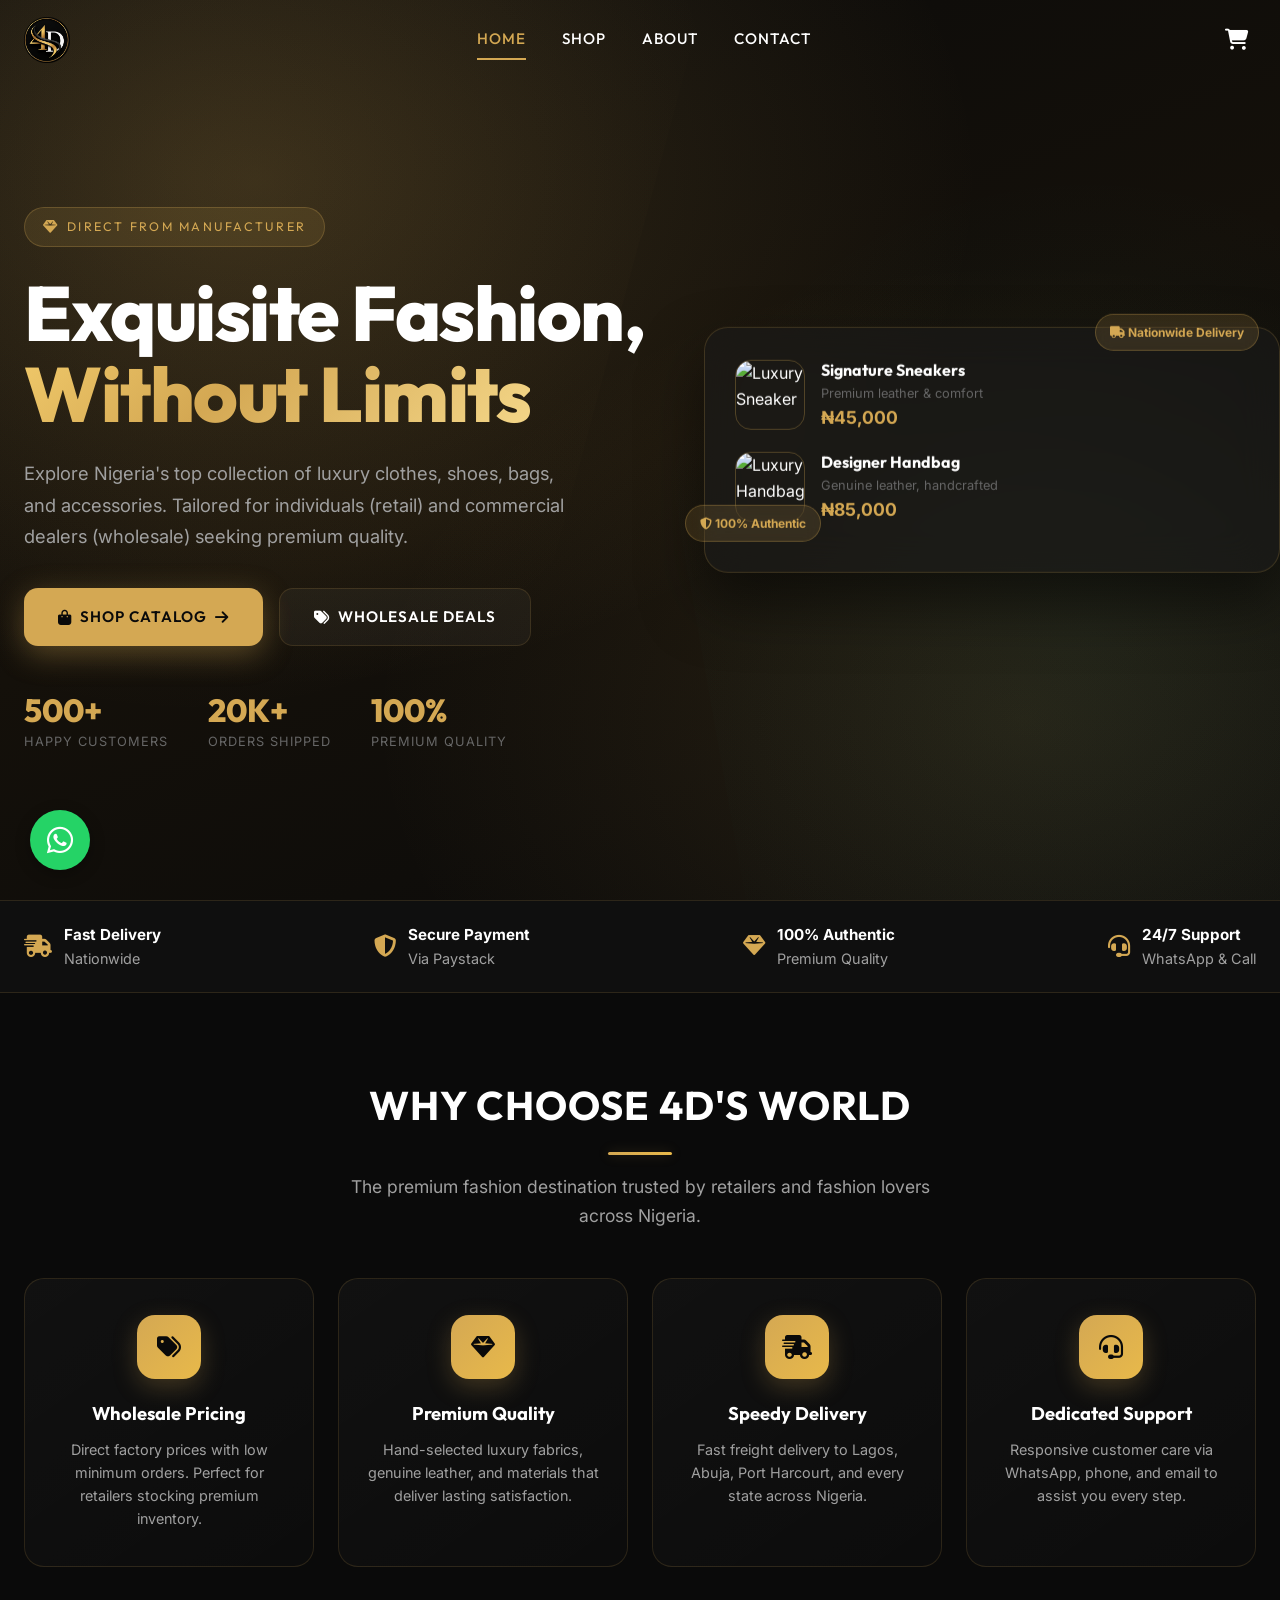
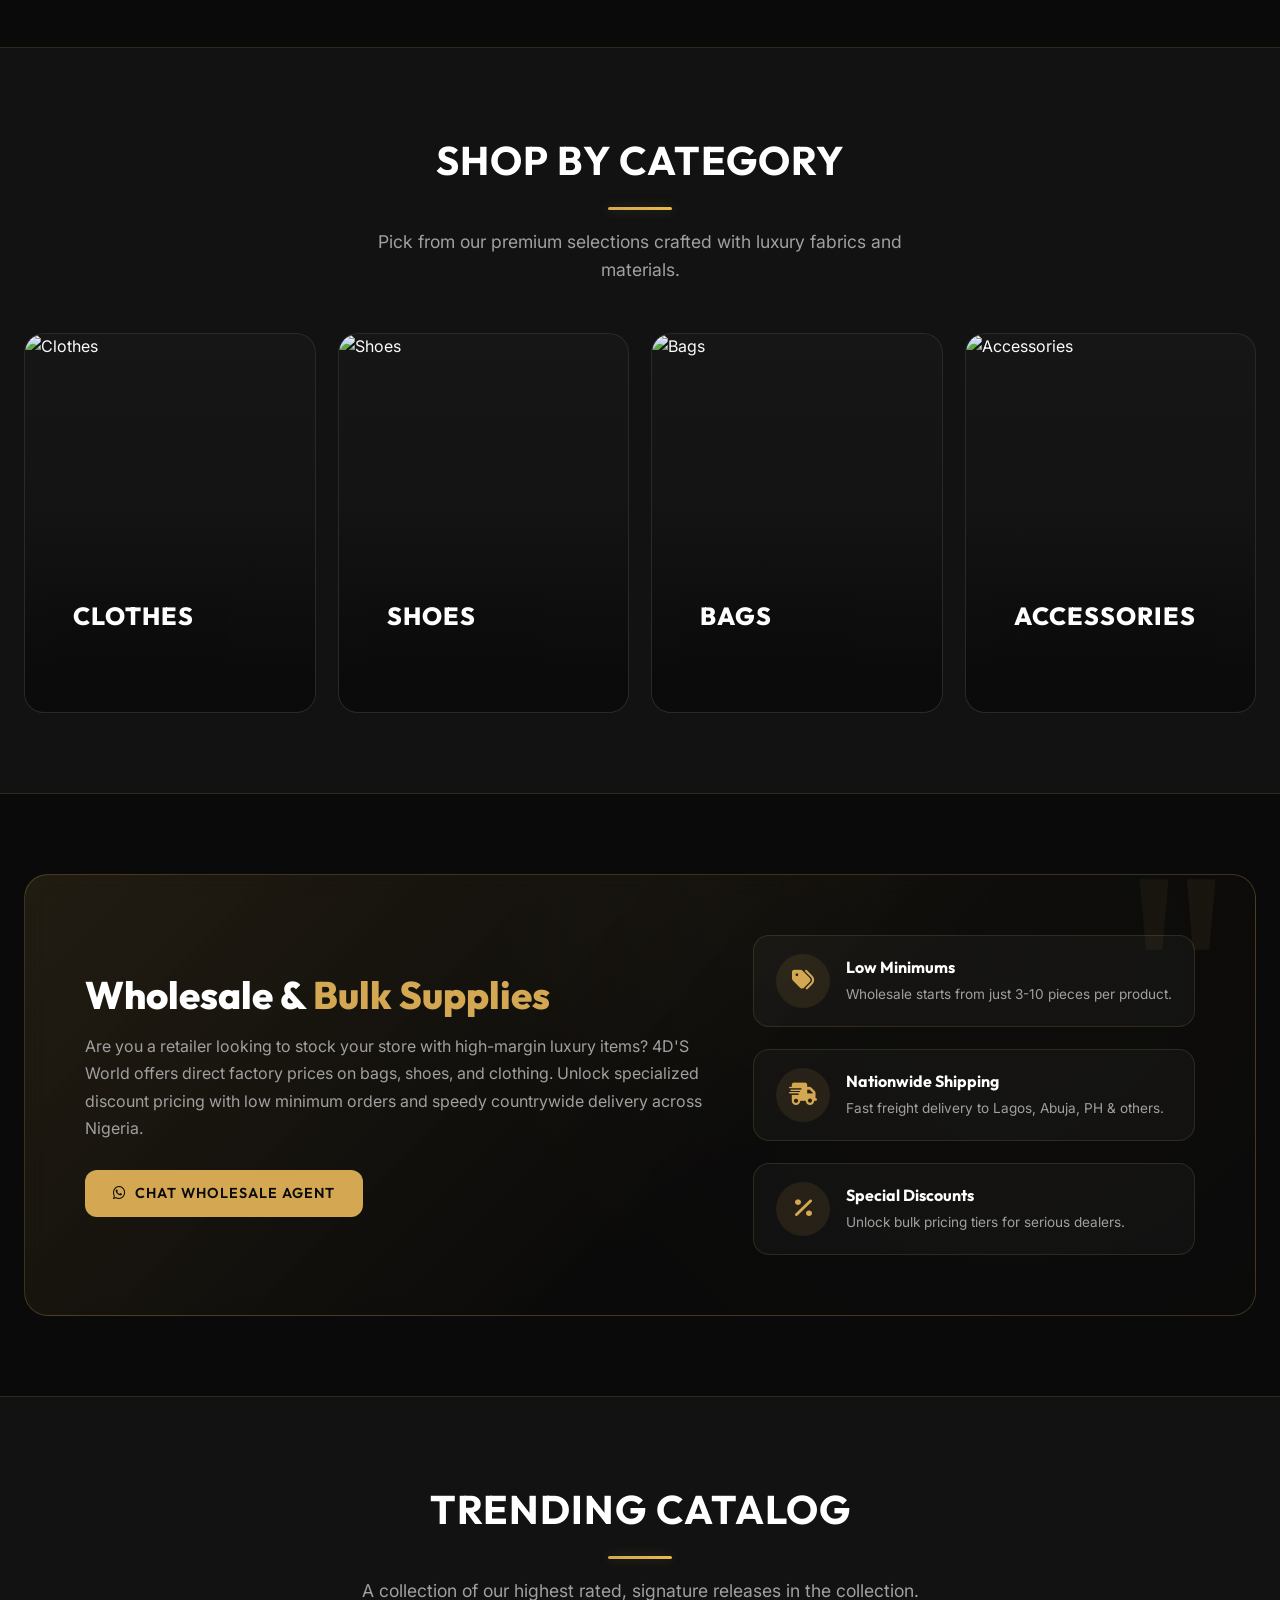
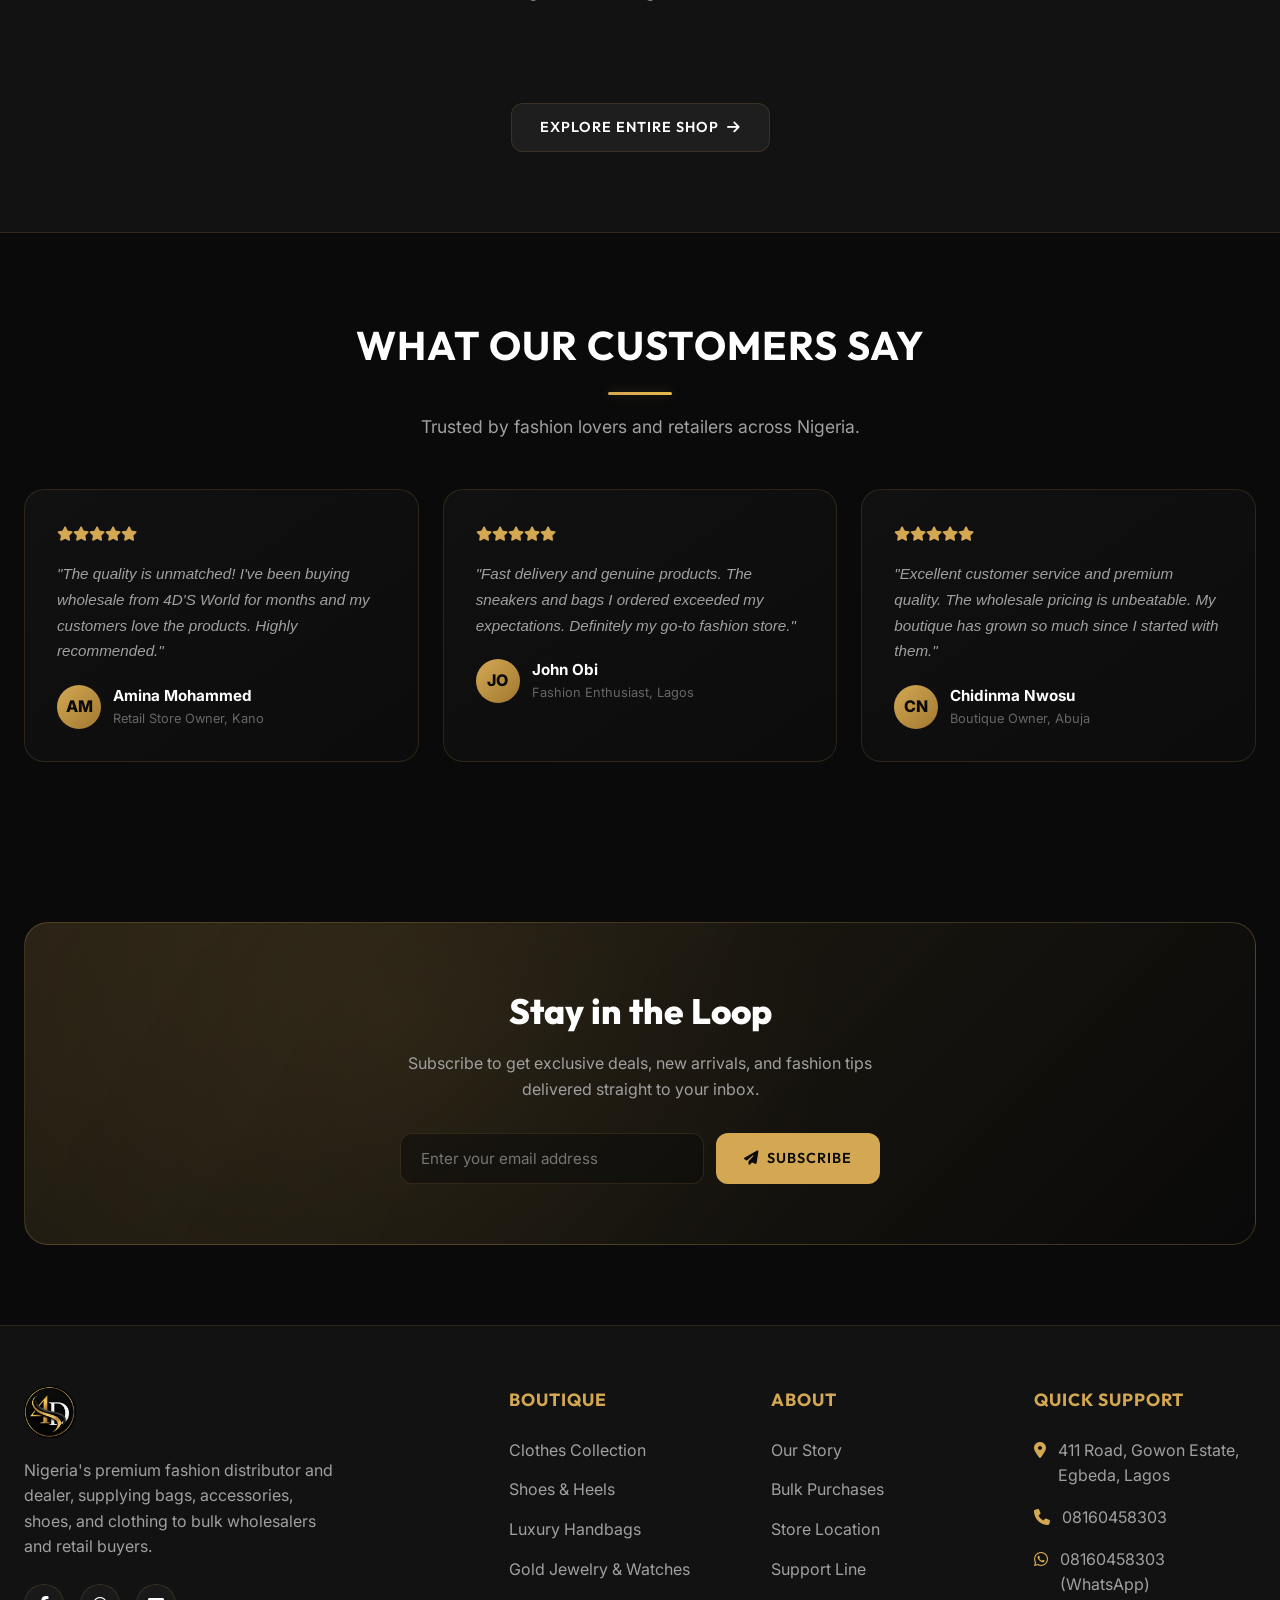
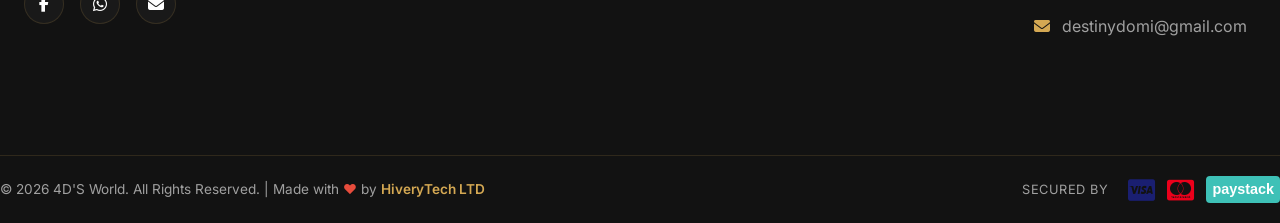
==== commit 77867350: "Design and admin.html" ====
--- a/index.html
+++ b/index.html
@@ -2,199 +2,572 @@
 <html lang="en">
 <head>
     <meta charset="UTF-8">
-<meta name="viewport" content="width=device-width, initial-scale=1.0">
+    <meta name="viewport" content="width=device-width, initial-scale=1.0">
     <title>4D'S World | Premium Clothes, Shoes, Bags & Accessories in Nigeria</title>
     <link rel="icon" type="image/png" href="/logoo.png">
     <link rel="apple-touch-icon" href="/logoo.png">
     <meta name="description" content="Welcome to 4D'S World - Nigeria's premier retail and wholesale supplier of clothes, shoes, luxury bags, and accessories. Buy in bulk and save big.">
+    <meta property="og:title" content="4D'S World | Premium Fashion Boutique">
+    <meta property="og:description" content="Nigeria's premier retail and wholesale fashion destination. Clothes, shoes, bags & accessories.">
+    <meta property="og:type" content="website">
+    <meta property="og:image" content="/logoo.png">
+    <meta name="twitter:card" content="summary_large_image">
     <!-- FontAwesome -->
     <link rel="stylesheet" href="https://cdnjs.cloudflare.com/ajax/libs/font-awesome/6.4.0/css/all.min.css">
     <!-- Custom CSS -->
     <link rel="stylesheet" href="css/style.css">
     <link rel="stylesheet" href="css/responsive.css">
     <style>
-        /* Homepage Specific Hero Styles */
+        /* ===== HERO SECTION (Premium Redesign) ===== */
         .hero-section {
-            height: 90vh;
-            background: linear-gradient(135deg, rgba(10, 10, 10, 0.95), rgba(30, 20, 5, 0.85)), url('https://images.unsplash.com/photo-1490481651871-ab68de25d43d?w=1600&auto=format&fit=crop&q=80') no-repeat center center/cover;
+            min-height: 100vh;
             display: flex;
             align-items: center;
             position: relative;
-            padding-top: var(--nav-height);
-        }
-
+            overflow: hidden;
+            padding: calc(var(--nav-height) + 60px) 0 80px;
+            background:
+                radial-gradient(ellipse at 20% 20%, rgba(212,168,83,0.18) 0%, transparent 50%),
+                radial-gradient(ellipse at 80% 80%, rgba(212,168,83,0.12) 0%, transparent 45%),
+                linear-gradient(160deg, #0a0a0a 0%, #14100a 50%, #0a0a0a 100%);
+        }
+        .hero-section::before {
+            content: '';
+            position: absolute;
+            top: -50%;
+            left: -20%;
+            width: 70%;
+            height: 140%;
+            background: radial-gradient(circle, rgba(212,168,83,0.08) 0%, transparent 70%);
+            transform: rotate(15deg);
+            pointer-events: none;
+            animation: heroFloat 12s ease-in-out infinite;
+        }
+        .hero-section::after {
+            content: '';
+            position: absolute;
+            bottom: -30%;
+            right: -15%;
+            width: 60%;
+            height: 120%;
+            background: radial-gradient(circle, rgba(46,196,182,0.05) 0%, transparent 70%);
+            transform: rotate(-10deg);
+            pointer-events: none;
+        }
+        @keyframes heroFloat {
+            0%, 100% { transform: rotate(15deg) translateY(0); }
+            50% { transform: rotate(17deg) translateY(-30px); }
+        }
         .hero-content {
-            max-width: 650px;
-            animation: fadeInUp 1s ease;
-        }
-
+            max-width: 680px;
+            position: relative;
+            z-index: 2;
+        }
         .hero-badge {
+            display: inline-flex;
+            align-items: center;
+            gap: 8px;
+            padding: 9px 18px;
+            border-radius: 999px;
+            background: rgba(212,168,83,0.12);
+            border: 1px solid rgba(212,168,83,0.25);
             color: var(--accent-gold);
             font-family: var(--font-heading);
-            font-weight: 700;
+            font-size: 0.78rem;
+            letter-spacing: 0.18em;
             text-transform: uppercase;
-            letter-spacing: 2px;
-            font-size: 0.95rem;
-            display: inline-block;
-            margin-bottom: 15px;
-            border-left: 3px solid var(--accent-gold);
-            padding-left: 10px;
-        }
-
+            margin-bottom: 26px;
+            animation: fadeInDown 0.8s ease both;
+        }
+        .hero-badge i { font-size: 0.9rem; }
         .hero-content h1 {
             font-family: var(--font-heading);
-            font-size: 4rem;
-            line-height: 1.1;
+            font-size: clamp(3rem, 6vw, 4.8rem);
+            line-height: 1.05;
             font-weight: 800;
-            margin-bottom: 20px;
-            letter-spacing: -1px;
-        }
-
-        .hero-content h1 span {
-            color: var(--accent-gold);
-        }
-
+            margin-bottom: 24px;
+            letter-spacing: -1.5px;
+            animation: fadeInUp 0.9s ease 0.1s both;
+        }
+        .hero-content h1 .gold-gradient {
+            background: linear-gradient(135deg, #f0c96a 0%, #d4a853 40%, #f5d88a 100%);
+            -webkit-background-clip: text;
+            background-clip: text;
+            -webkit-text-fill-color: transparent;
+            color: transparent;
+        }
         .hero-content p {
             color: var(--text-secondary);
             font-size: 1.15rem;
-            margin-bottom: 35px;
-        }
-
+            line-height: 1.7;
+            margin-bottom: 36px;
+            max-width: 560px;
+            animation: fadeInUp 0.9s ease 0.2s both;
+        }
         .cta-wrap {
             display: flex;
-            gap: 15px;
-        }
-
-        /* Categories Section */
+            flex-wrap: wrap;
+            gap: 16px;
+            animation: fadeInUp 0.9s ease 0.3s both;
+        }
+        .cta-wrap .btn {
+            padding: 16px 34px;
+            font-size: 0.95rem;
+            border-radius: 14px;
+        }
+        .cta-wrap .btn-primary {
+            box-shadow: 0 8px 30px rgba(212,168,83,0.35);
+        }
+        .cta-wrap .btn-primary:hover {
+            box-shadow: 0 12px 40px rgba(212,168,83,0.5);
+        }
+        .cta-wrap .btn-secondary {
+            background: rgba(255,255,255,0.04);
+            backdrop-filter: blur(8px);
+        }
+        .hero-stats {
+            display: flex;
+            gap: 40px;
+            margin-top: 48px;
+            flex-wrap: wrap;
+            animation: fadeInUp 0.9s ease 0.4s both;
+        }
+        .hero-stat-item { text-align: left; }
+        .hero-stat-item .stat-value {
+            font-family: var(--font-heading);
+            font-size: 2rem;
+            font-weight: 800;
+            color: var(--accent-gold);
+            line-height: 1;
+            display: block;
+        }
+        .hero-stat-item .stat-label {
+            font-size: 0.8rem;
+            color: var(--text-muted);
+            text-transform: uppercase;
+            letter-spacing: 1px;
+            margin-top: 6px;
+            display: block;
+        }
+        .hero-visual {
+            position: absolute;
+            right: 0;
+            top: 50%;
+            transform: translateY(-50%);
+            width: 45%;
+            max-width: 580px;
+            z-index: 1;
+            pointer-events: none;
+        }
+        .hero-visual .floating-card {
+            position: relative;
+            border-radius: 24px;
+            padding: 30px;
+            background: rgba(26,26,26,0.6);
+            backdrop-filter: blur(20px);
+            border: 1px solid rgba(212,168,83,0.2);
+            box-shadow: 0 30px 60px rgba(0,0,0,0.5);
+            animation: floatY 6s ease-in-out infinite;
+        }
+        .hero-visual .floating-card .card-row {
+            display: flex;
+            align-items: center;
+            gap: 16px;
+            margin-bottom: 18px;
+        }
+        .hero-visual .floating-card .mini-img {
+            width: 70px;
+            height: 70px;
+            border-radius: 16px;
+            object-fit: cover;
+            border: 1px solid rgba(212,168,83,0.3);
+        }
+        .hero-visual .floating-card .mini-title {
+            font-family: var(--font-heading);
+            font-weight: 700;
+            font-size: 1rem;
+        }
+        .hero-visual .floating-card .mini-price {
+            color: var(--accent-gold);
+            font-weight: 700;
+            font-size: 1.1rem;
+        }
+        .hero-visual .floating-card .mini-desc {
+            color: var(--text-muted);
+            font-size: 0.8rem;
+        }
+        .hero-visual .float-badge {
+            position: absolute;
+            padding: 8px 14px;
+            border-radius: 999px;
+            font-size: 0.75rem;
+            font-weight: 700;
+            background: rgba(212,168,83,0.15);
+            border: 1px solid rgba(212,168,83,0.3);
+            color: var(--accent-gold);
+            backdrop-filter: blur(8px);
+            animation: floatBadge 5s ease-in-out infinite;
+        }
+        .hero-visual .float-badge.b1 { top: -14px; right: 20px; }
+        .hero-visual .float-badge.b2 { bottom: 30px; left: -20px; animation-delay: 2s; }
+        @keyframes floatY {
+            0%, 100% { transform: translateY(0); }
+            50% { transform: translateY(-16px); }
+        }
+        @keyframes floatBadge {
+            0%, 100% { transform: translateY(0) scale(1); }
+            50% { transform: translateY(-8px) scale(1.05); }
+        }
+        @keyframes fadeInUp {
+            from { opacity: 0; transform: translateY(30px); }
+            to { opacity: 1; transform: translateY(0); }
+        }
+        @keyframes fadeInDown {
+            from { opacity: 0; transform: translateY(-20px); }
+            to { opacity: 1; transform: translateY(0); }
+        }
+
+        /* ===== TRUST STRIP ===== */
+        .trust-strip {
+            background: rgba(255,255,255,0.02);
+            border-top: 1px solid var(--border-color);
+            border-bottom: 1px solid var(--border-color);
+            padding: 22px 0;
+        }
+        .trust-strip-inner {
+            display: flex;
+            justify-content: space-between;
+            align-items: center;
+            flex-wrap: wrap;
+            gap: 20px;
+        }
+        .trust-item {
+            display: flex;
+            align-items: center;
+            gap: 12px;
+            color: var(--text-secondary);
+            font-size: 0.9rem;
+        }
+        .trust-item i {
+            font-size: 1.4rem;
+            color: var(--accent-gold);
+        }
+        .trust-item strong {
+            color: var(--text-primary);
+            display: block;
+            font-size: 0.95rem;
+        }
+
+        /* ===== FEATURES SECTION ===== */
+        .features-grid {
+            display: grid;
+            grid-template-columns: repeat(4, 1fr);
+            gap: 24px;
+            margin-top: 20px;
+        }
+        .feature-card {
+            padding: 36px 28px;
+            text-align: center;
+            background: linear-gradient(145deg, rgba(255,255,255,0.03), rgba(255,255,255,0.01));
+            border: 1px solid var(--border-color);
+            border-radius: 20px;
+            transition: var(--transition-smooth);
+        }
+        .feature-card:hover {
+            transform: translateY(-8px);
+            border-color: rgba(212,168,83,0.4);
+            box-shadow: 0 20px 44px rgba(0,0,0,0.5), 0 0 24px var(--accent-gold-glow);
+        }
+        .feature-icon {
+            width: 64px;
+            height: 64px;
+            margin: 0 auto 20px;
+            border-radius: 18px;
+            background: linear-gradient(135deg, var(--accent-gold), var(--accent-gold-hover));
+            display: flex;
+            align-items: center;
+            justify-content: center;
+            font-size: 1.5rem;
+            color: var(--text-dark);
+            box-shadow: 0 8px 24px var(--accent-gold-glow);
+        }
+        .feature-card h3 {
+            font-family: var(--font-heading);
+            font-size: 1.15rem;
+            font-weight: 700;
+            margin-bottom: 10px;
+        }
+        .feature-card p {
+            color: var(--text-secondary);
+            font-size: 0.9rem;
+            line-height: 1.6;
+        }
+
+        /* ===== IMPROVED CATEGORY CARDS ===== */
         .category-grid {
             display: grid;
             grid-template-columns: repeat(4, 1fr);
-            gap: 20px;
-        }
-
+            gap: 22px;
+        }
         .category-card {
-            height: 350px;
+            height: 380px;
             position: relative;
             overflow: hidden;
-            border-radius: var(--border-radius);
+            border-radius: 20px;
             display: flex;
             align-items: flex-end;
-            padding: 30px;
-        }
-
+            padding: 28px;
+            border: 1px solid rgba(255,255,255,0.08);
+            transition: transform var(--transition-smooth), box-shadow var(--transition-smooth), border-color var(--transition-smooth);
+        }
         .category-card::before {
             content: '';
             position: absolute;
-            top: 0;
-            left: 0;
-            width: 100%;
-            height: 100%;
-            background: linear-gradient(to top, rgba(10, 10, 10, 0.9) 20%, transparent 80%);
+            inset: 0;
+            background: linear-gradient(to top, rgba(10,10,10,0.95) 10%, rgba(10,10,10,0.2) 55%, transparent 100%);
             z-index: 1;
             transition: var(--transition-smooth);
         }
-
         .category-card:hover::before {
-            background: linear-gradient(to top, rgba(212, 168, 83, 0.4) 10%, rgba(10, 10, 10, 0.95) 90%);
-        }
-
+            background: linear-gradient(to top, rgba(10,10,10,0.98) 5%, rgba(212,168,83,0.25) 60%, transparent 100%);
+        }
+        .category-card:hover {
+            transform: translateY(-10px);
+            border-color: rgba(212,168,83,0.5);
+            box-shadow: 0 24px 50px rgba(0,0,0,0.6), 0 0 30px var(--accent-gold-glow);
+        }
         .category-bg {
             position: absolute;
-            top: 0;
-            left: 0;
-            width: 100%;
-            height: 100%;
+            top: 0; left: 0;
+            width: 100%; height: 100%;
             object-fit: cover;
-            transition: var(--transition-smooth);
-        }
-
+            transition: transform 0.7s cubic-bezier(0.4,0,0.2,1);
+        }
         .category-card:hover .category-bg {
-            transform: scale(1.1);
-        }
-
+            transform: scale(1.12);
+        }
         .category-info {
             position: relative;
             z-index: 2;
-            transition: var(--transition-smooth);
-        }
-
+            transform: translateY(10px);
+            transition: transform var(--transition-smooth);
+        }
+        .category-card:hover .category-info {
+            transform: translateY(0);
+        }
         .category-title {
             font-family: var(--font-heading);
-            font-size: 1.5rem;
-            font-weight: 700;
+            font-size: 1.55rem;
+            font-weight: 800;
             text-transform: uppercase;
             letter-spacing: 1px;
-            margin-bottom: 6px;
-        }
-
+            margin-bottom: 8px;
+            color: #fff;
+        }
         .category-count {
+            display: inline-flex;
+            align-items: center;
+            gap: 8px;
             font-size: 0.85rem;
             color: var(--accent-gold);
             text-transform: uppercase;
             font-weight: 600;
             letter-spacing: 0.5px;
-        }
-
-        /* Wholesale Banner section */
+            opacity: 0;
+            transform: translateY(8px);
+            transition: var(--transition-smooth);
+        }
+        .category-card:hover .category-count {
+            opacity: 1;
+            transform: translateY(0);
+        }
+
+        /* ===== WHOLESALE BANNER (Redesigned) ===== */
         .wholesale-promo-banner {
-            background: linear-gradient(135deg, rgba(212, 168, 83, 0.1) 0%, rgba(10, 10, 10, 0.8) 100%), border-box;
-            border: 1px solid var(--border-color);
-            border-radius: var(--border-radius);
+            background: linear-gradient(135deg, rgba(212,168,83,0.12) 0%, rgba(10,10,10,0.85) 60%), radial-gradient(circle at 80% 20%, rgba(212,168,83,0.15), transparent 50%);
+            border: 1px solid rgba(212,168,83,0.25);
+            border-radius: 24px;
             padding: 60px;
             display: flex;
             align-items: center;
             justify-content: space-between;
             gap: 40px;
             flex-wrap: wrap;
-        }
-
-        .wholesale-promo-text {
-            flex: 1;
-            min-width: 300px;
-        }
-
+            position: relative;
+            overflow: hidden;
+        }
+        .wholesale-promo-banner::after {
+            content: '"';
+            position: absolute;
+            top: -40px;
+            right: 20px;
+            font-size: 18rem;
+            font-family: var(--font-heading);
+            color: rgba(212,168,83,0.06);
+            line-height: 1;
+            pointer-events: none;
+        }
+        .wholesale-promo-text { flex: 1; min-width: 300px; position: relative; z-index: 2; }
         .wholesale-promo-text h2 {
             font-family: var(--font-heading);
+            font-size: 2.4rem;
+            font-weight: 800;
+            margin-bottom: 15px;
+            line-height: 1.2;
+        }
+        .wholesale-promo-text h2 span { color: var(--accent-gold); }
+        .wholesale-promo-text p { color: var(--text-secondary); margin-bottom: 28px; line-height: 1.7; }
+        .wholesale-icon-feature { display: flex; flex-direction: column; gap: 22px; position: relative; z-index: 2; }
+        .wholesale-feature-row {
+            display: flex;
+            align-items: center;
+            gap: 16px;
+            padding: 18px 22px;
+            background: rgba(255,255,255,0.03);
+            border: 1px solid var(--border-color);
+            border-radius: 16px;
+            transition: var(--transition-smooth);
+        }
+        .wholesale-feature-row:hover {
+            border-color: rgba(212,168,83,0.4);
+            background: rgba(212,168,83,0.06);
+        }
+        .wholesale-feature-row .f-icon {
+            font-size: 1.4rem;
+            color: var(--accent-gold);
+            width: 54px; height: 54px;
+            border-radius: 50%;
+            background: rgba(212,168,83,0.1);
+            display: inline-flex;
+            align-items: center;
+            justify-content: center;
+            flex-shrink: 0;
+        }
+        .wholesale-feature-row h4 { font-family: var(--font-heading); margin-bottom: 3px; font-size: 1rem; }
+        .wholesale-feature-row p { color: var(--text-secondary); font-size: 0.85rem; margin: 0; }
+
+        /* ===== TESTIMONIALS ===== */
+        .testimonial-grid {
+            display: grid;
+            grid-template-columns: repeat(3, 1fr);
+            gap: 24px;
+        }
+        .testimonial-card {
+            padding: 32px;
+            background: linear-gradient(145deg, rgba(255,255,255,0.03), rgba(255,255,255,0.01));
+            border: 1px solid var(--border-color);
+            border-radius: 20px;
+            transition: var(--transition-smooth);
+        }
+        .testimonial-card:hover {
+            transform: translateY(-6px);
+            border-color: rgba(212,168,83,0.35);
+            box-shadow: 0 16px 40px rgba(0,0,0,0.5);
+        }
+        .testimonial-card .stars {
+            color: var(--accent-gold);
+            font-size: 0.9rem;
+            margin-bottom: 16px;
+        }
+        .testimonial-card blockquote {
+            color: var(--text-secondary);
+            font-size: 0.95rem;
+            line-height: 1.7;
+            margin-bottom: 20px;
+            font-style: italic;
+        }
+        .testimonial-card .author {
+            display: flex;
+            align-items: center;
+            gap: 12px;
+        }
+        .testimonial-card .author .avatar {
+            width: 44px;
+            height: 44px;
+            border-radius: 50%;
+            background: linear-gradient(135deg, var(--accent-gold), #a07830);
+            display: flex;
+            align-items: center;
+            justify-content: center;
+            font-weight: 800;
+            color: var(--text-dark);
+        }
+        .testimonial-card .author .name { font-weight: 700; font-size: 0.95rem; }
+        .testimonial-card .author .role { color: var(--text-muted); font-size: 0.8rem; }
+
+        /* ===== NEWSLETTER ===== */
+        .newsletter-banner {
+            background: linear-gradient(135deg, rgba(212,168,83,0.15), rgba(10,10,10,0.9)), radial-gradient(circle at 30% 30%, rgba(212,168,83,0.12), transparent 50%);
+            border: 1px solid rgba(212,168,83,0.25);
+            border-radius: 24px;
+            padding: 60px;
+            text-align: center;
+            position: relative;
+            overflow: hidden;
+        }
+        .newsletter-banner h2 {
+            font-family: var(--font-heading);
             font-size: 2.2rem;
-            font-weight: 700;
-            margin-bottom: 15px;
-        }
-
-        .wholesale-promo-text p {
+            font-weight: 800;
+            margin-bottom: 12px;
+        }
+        .newsletter-banner p {
             color: var(--text-secondary);
-            margin-bottom: 25px;
-        }
-
-        @keyframes fadeInUp {
-            from {
-                opacity: 0;
-                transform: translateY(20px);
-            }
-            to {
-                opacity: 1;
-                transform: translateY(0);
-            }
-        }
-
+            max-width: 520px;
+            margin: 0 auto 30px;
+            line-height: 1.6;
+        }
+        .newsletter-form {
+            display: flex;
+            gap: 12px;
+            max-width: 480px;
+            margin: 0 auto;
+            flex-wrap: wrap;
+        }
+        .newsletter-form input {
+            flex: 1;
+            min-width: 220px;
+            padding: 15px 20px;
+            border-radius: 12px;
+            border: 1px solid var(--border-color);
+            background: rgba(10,10,10,0.5);
+            color: #fff;
+            font-size: 0.95rem;
+            outline: none;
+            transition: var(--transition-fast);
+        }
+        .newsletter-form input:focus {
+            border-color: var(--accent-gold);
+            box-shadow: 0 0 0 4px var(--accent-gold-glow);
+        }
+        .newsletter-form .btn { padding: 15px 28px; }
+
+        /* ===== RESPONSIVE ===== */
         @media (max-width: 992px) {
-            .category-grid {
-                grid-template-columns: repeat(2, 1fr);
-            }
-            .hero-content h1 {
-                font-size: 3rem;
-            }
-        }
-        
+            .features-grid { grid-template-columns: repeat(2, 1fr); }
+            .testimonial-grid { grid-template-columns: 1fr; }
+            .category-grid { grid-template-columns: repeat(2, 1fr); }
+            .hero-content h1 { font-size: 3rem; }
+            .hero-visual { display: none; }
+            .hero-section { min-height: auto; }
+        }
+        @media (max-width: 768px) {
+            .features-grid { grid-template-columns: 1fr; }
+            .trust-item { flex: 1 1 40%; }
+            .hero-content h1 { font-size: 2.5rem; }
+            .hero-stats { gap: 24px; }
+            .wholesale-promo-banner { padding: 36px; }
+            .newsletter-banner { padding: 36px; }
+        }
         @media (max-width: 576px) {
-            .category-grid {
-                grid-template-columns: 1fr;
-            }
-            .wholesale-promo-banner {
-                padding: 30px;
-            }
-            .hero-content h1 {
-                font-size: 2.5rem;
-            }
+            .category-grid { grid-template-columns: 1fr; }
+            .category-card { height: 300px; }
+            .hero-content h1 { font-size: 2.2rem; }
+            .hero-badge { font-size: 0.7rem; }
+            .wholesale-promo-banner { padding: 28px; }
+            .newsletter-banner { padding: 28px; }
+            .newsletter-form { flex-direction: column; }
+            .newsletter-form .btn { width: 100%; }
         }
     </style>
 </head>
@@ -204,25 +577,21 @@
     <header>
         <div class="container nav-container">
             <a href="/" class="logo"><img src="/logoo.png" alt="4D'S World" class="logo-img"></a>
-            
-<nav class="nav-menu" id="nav-menu">
+            <nav class="nav-menu" id="nav-menu">
                 <a href="/" class="nav-link active">Home</a>
                 <a href="/shop" class="nav-link">Shop</a>
                 <a href="/about" class="nav-link">About</a>
                 <a href="/contact" class="nav-link">Contact</a>
             </nav>
-
             <div class="nav-actions">
                 <a href="/cart" class="nav-btn" title="View Cart">
                     <i class="fas fa-shopping-cart"></i>
                     <span class="cart-count" id="cart-count">0</span>
                 </a>
-
                 <div class="menu-toggle" id="menu-toggle">
                     <i class="fas fa-bars"></i>
                 </div>
             </div>
-
         </div>
     </header>
 
@@ -230,57 +599,125 @@
     <section class="hero-section">
         <div class="container">
             <div class="hero-content">
-                <span class="hero-badge">Direct From Manufacturer</span>
-                <h1>Exquisite Fashion, <span>Without Limits</span></h1>
+                <span class="hero-badge"><i class="fas fa-gem"></i> Direct From Manufacturer</span>
+                <h1>Exquisite Fashion, <span class="gold-gradient">Without Limits</span></h1>
                 <p>Explore Nigeria's top collection of luxury clothes, shoes, bags, and accessories. Tailored for individuals (retail) and commercial dealers (wholesale) seeking premium quality.</p>
                 <div class="cta-wrap">
-                    <a href="shop.html" class="btn btn-primary">Shop Catalog <i class="fas fa-arrow-right"></i></a>
-                    <a href="shop.html?mode=wholesale" class="btn btn-secondary">Wholesale Deals</a>
+                    <a href="/shop" class="btn btn-primary"><i class="fas fa-shopping-bag"></i> Shop Catalog <i class="fas fa-arrow-right"></i></a>
+                    <a href="/shop?mode=wholesale" class="btn btn-secondary"><i class="fas fa-tags"></i> Wholesale Deals</a>
+                </div>
+                <div class="hero-stats">
+                    <div class="hero-stat-item">
+                        <span class="stat-value">500+</span>
+                        <span class="stat-label">Happy Customers</span>
+                    </div>
+                    <div class="hero-stat-item">
+                        <span class="stat-value">20K+</span>
+                        <span class="stat-label">Orders Shipped</span>
+                    </div>
+                    <div class="hero-stat-item">
+                        <span class="stat-value">100%</span>
+                        <span class="stat-label">Premium Quality</span>
+                    </div>
+                </div>
+            </div>
+            <div class="hero-visual">
+                <div class="floating-card">
+                    <div class="card-row">
+                        <img src="https://images.unsplash.com/photo-1549298916-b41d501d3772?w=300&auto=format&fit=crop&q=60" alt="Luxury Sneaker" class="mini-img">
+                        <div>
+                            <div class="mini-title">Signature Sneakers</div>
+                            <div class="mini-desc">Premium leather &amp; comfort</div>
+                            <div class="mini-price">₦45,000</div>
+                        </div>
+                    </div>
+                    <div class="card-row">
+                        <img src="https://images.unsplash.com/photo-1584917865442-de89df76afd3?w=300&auto=format&fit=crop&q=60" alt="Luxury Handbag" class="mini-img">
+                        <div>
+                            <div class="mini-title">Designer Handbag</div>
+                            <div class="mini-desc">Genuine leather, handcrafted</div>
+                            <div class="mini-price">₦85,000</div>
+                        </div>
+                    </div>
+                    <div class="float-badge b1"><i class="fas fa-truck"></i> Nationwide Delivery</div>
+                    <div class="float-badge b2"><i class="fas fa-shield-alt"></i> 100% Authentic</div>
                 </div>
             </div>
         </div>
     </section>
 
+    <!-- Trust Strip -->
+    <section class="trust-strip">
+        <div class="container trust-strip-inner">
+            <div class="trust-item"><i class="fas fa-truck-fast"></i> <div><strong>Fast Delivery</strong> Nationwide</div></div>
+            <div class="trust-item"><i class="fas fa-shield-halved"></i> <div><strong>Secure Payment</strong> Via Paystack</div></div>
+            <div class="trust-item"><i class="fas fa-gem"></i> <div><strong>100% Authentic</strong> Premium Quality</div></div>
+            <div class="trust-item"><i class="fas fa-headset"></i> <div><strong>24/7 Support</strong> WhatsApp &amp; Call</div></div>
+        </div>
+    </section>
+
+    <!-- Features Section -->
+    <section class="section">
+        <div class="container">
+            <h2 class="section-title">Why Choose 4D'S World</h2>
+            <p class="section-subtitle">The premium fashion destination trusted by retailers and fashion lovers across Nigeria.</p>
+            <div class="features-grid">
+                <div class="feature-card">
+                    <div class="feature-icon"><i class="fas fa-tags"></i></div>
+                    <h3>Wholesale Pricing</h3>
+                    <p>Direct factory prices with low minimum orders. Perfect for retailers stocking premium inventory.</p>
+                </div>
+                <div class="feature-card">
+                    <div class="feature-icon"><i class="fas fa-gem"></i></div>
+                    <h3>Premium Quality</h3>
+                    <p>Hand-selected luxury fabrics, genuine leather, and materials that deliver lasting satisfaction.</p>
+                </div>
+                <div class="feature-card">
+                    <div class="feature-icon"><i class="fas fa-truck-fast"></i></div>
+                    <h3>Speedy Delivery</h3>
+                    <p>Fast freight delivery to Lagos, Abuja, Port Harcourt, and every state across Nigeria.</p>
+                </div>
+                <div class="feature-card">
+                    <div class="feature-icon"><i class="fas fa-headset"></i></div>
+                    <h3>Dedicated Support</h3>
+                    <p>Responsive customer care via WhatsApp, phone, and email to assist you every step.</p>
+                </div>
+            </div>
+        </div>
+    </section>
+
     <!-- Categories Section -->
-    <section class="section">
+    <section class="section" style="background: var(--bg-secondary); border-top: 1px solid var(--border-color); border-bottom: 1px solid var(--border-color);">
         <div class="container">
             <h2 class="section-title">Shop by Category</h2>
             <p class="section-subtitle">Pick from our premium selections crafted with luxury fabrics and materials.</p>
-            
             <div class="category-grid">
-                <!-- Category 1 -->
-                <a href="shop.html?category=clothes" class="category-card">
-                    <img src="https://images.unsplash.com/photo-1490481651871-ab68de25d43d?w=500&auto=format&fit=crop&q=60" alt="Clothes" class="category-bg">
+                <a href="/shop?category=clothes" class="category-card">
+                    <img src="https://images.unsplash.com/photo-1490481651871-ab68de25d43d?w=600&auto=format&fit=crop&q=60" alt="Clothes" class="category-bg">
                     <div class="category-info">
                         <h3 class="category-title">Clothes</h3>
-                        <span class="category-count">Explore Items</span>
+                        <span class="category-count">Explore Items <i class="fas fa-arrow-right"></i></span>
                     </div>
                 </a>
-
-                <!-- Category 2 -->
-                <a href="shop.html?category=shoes" class="category-card">
-                    <img src="https://images.unsplash.com/photo-1549298916-b41d501d3772?w=500&auto=format&fit=crop&q=60" alt="Shoes" class="category-bg">
+                <a href="/shop?category=shoes" class="category-card">
+                    <img src="https://images.unsplash.com/photo-1549298916-b41d501d3772?w=600&auto=format&fit=crop&q=60" alt="Shoes" class="category-bg">
                     <div class="category-info">
                         <h3 class="category-title">Shoes</h3>
-                        <span class="category-count">Explore Items</span>
+                        <span class="category-count">Explore Items <i class="fas fa-arrow-right"></i></span>
                     </div>
                 </a>
-
-                <!-- Category 3 -->
-                <a href="shop.html?category=bags" class="category-card">
-                    <img src="https://images.unsplash.com/photo-1584917865442-de89df76afd3?w=500&auto=format&fit=crop&q=60" alt="Bags" class="category-bg">
+                <a href="/shop?category=bags" class="category-card">
+                    <img src="https://images.unsplash.com/photo-1584917865442-de89df76afd3?w=600&auto=format&fit=crop&q=60" alt="Bags" class="category-bg">
                     <div class="category-info">
                         <h3 class="category-title">Bags</h3>
-                        <span class="category-count">Explore Items</span>
+                        <span class="category-count">Explore Items <i class="fas fa-arrow-right"></i></span>
                     </div>
                 </a>
-
-                <!-- Category 4 -->
-                <a href="shop.html?category=accessories" class="category-card">
-                    <img src="https://images.unsplash.com/photo-1522312346375-d1a52e2b99b3?w=500&auto=format&fit=crop&q=60" alt="Accessories" class="category-bg">
+                <a href="/shop?category=accessories" class="category-card">
+                    <img src="https://images.unsplash.com/photo-1522312346375-d1a52e2b99b3?w=600&auto=format&fit=crop&q=60" alt="Accessories" class="category-bg">
                     <div class="category-info">
                         <h3 class="category-title">Accessories</h3>
-                        <span class="category-count">Explore Items</span>
+                        <span class="category-count">Explore Items <i class="fas fa-arrow-right"></i></span>
                     </div>
                 </a>
             </div>
@@ -288,46 +725,99 @@
     </section>
 
     <!-- Wholesale Promotional section -->
-    <section class="section" style="background: var(--bg-secondary); border-top: 1px solid var(--border-color); border-bottom: 1px solid var(--border-color);">
+    <section class="section">
         <div class="container">
             <div class="wholesale-promo-banner glass-panel">
                 <div class="wholesale-promo-text">
-                    <h2>Wholesale & Bulk Supplies</h2>
+                    <h2>Wholesale & <span>Bulk Supplies</span></h2>
                     <p>Are you a retailer looking to stock your store with high-margin luxury items? 4D'S World offers direct factory prices on bags, shoes, and clothing. Unlock specialized discount pricing with low minimum orders and speedy countrywide delivery across Nigeria.</p>
-                    <a href="contact.html" class="btn btn-primary"><i class="fab fa-whatsapp"></i> Chat Wholesale Agent</a>
-                </div>
-                <div class="wholesale-icon-feature" style="display: flex; flex-direction: column; gap: 20px;">
-                    <div style="display: flex; align-items: center; gap: 15px;">
-                        <span style="font-size: 1.8rem; color: var(--accent-gold); width: 50px; height: 50px; border-radius: 50%; background: rgba(212,168,83,0.1); display: inline-flex; align-items: center; justify-content: center;"><i class="fas fa-tags"></i></span>
+                    <a href="/contact" class="btn btn-primary"><i class="fab fa-whatsapp"></i> Chat Wholesale Agent</a>
+                </div>
+                <div class="wholesale-icon-feature">
+                    <div class="wholesale-feature-row">
+                        <span class="f-icon"><i class="fas fa-tags"></i></span>
                         <div>
-                            <h4 style="font-family: var(--font-heading); margin-bottom: 2px;">Low Minimums</h4>
-                            <p style="color: var(--text-secondary); font-size: 0.85rem;">Wholesale starts from just 3-10 pieces per product.</p>
+                            <h4>Low Minimums</h4>
+                            <p>Wholesale starts from just 3-10 pieces per product.</p>
                         </div>
                     </div>
-                    <div style="display: flex; align-items: center; gap: 15px;">
-                        <span style="font-size: 1.8rem; color: var(--accent-gold); width: 50px; height: 50px; border-radius: 50%; background: rgba(212,168,83,0.1); display: inline-flex; align-items: center; justify-content: center;"><i class="fas fa-shipping-fast"></i></span>
+                    <div class="wholesale-feature-row">
+                        <span class="f-icon"><i class="fas fa-shipping-fast"></i></span>
                         <div>
-                            <h4 style="font-family: var(--font-heading); margin-bottom: 2px;">Natiowide Shipping</h4>
-                            <p style="color: var(--text-secondary); font-size: 0.85rem;">Fast freight delivery to Lagos, Abuja, Port Harcourt & others.</p>
+                            <h4>Nationwide Shipping</h4>
+                            <p>Fast freight delivery to Lagos, Abuja, PH &amp; others.</p>
                         </div>
                     </div>
+                    <div class="wholesale-feature-row">
+                        <span class="f-icon"><i class="fas fa-percent"></i></span>
+                        <div>
+                            <h4>Special Discounts</h4>
+                            <p>Unlock bulk pricing tiers for serious dealers.</p>
+                        </div>
+                    </div>
                 </div>
             </div>
         </div>
     </section>
 
     <!-- Featured Products Section -->
-    <section class="section">
+    <section class="section" style="background: var(--bg-secondary); border-top: 1px solid var(--border-color); border-bottom: 1px solid var(--border-color);">
         <div class="container">
             <h2 class="section-title">Trending Catalog</h2>
             <p class="section-subtitle">A collection of our highest rated, signature releases in the collection.</p>
-            
             <div class="product-grid" id="homepage-featured-grid">
                 <!-- Dynamically populated via JS -->
             </div>
-            
             <div style="text-align: center; margin-top: 50px;">
-                <a href="shop.html" class="btn btn-secondary">Explore Entire Shop <i class="fas fa-arrow-right"></i></a>
+                <a href="/shop" class="btn btn-secondary">Explore Entire Shop <i class="fas fa-arrow-right"></i></a>
+            </div>
+        </div>
+    </section>
+
+    <!-- Testimonials -->
+    <section class="section">
+        <div class="container">
+            <h2 class="section-title">What Our Customers Say</h2>
+            <p class="section-subtitle">Trusted by fashion lovers and retailers across Nigeria.</p>
+            <div class="testimonial-grid">
+                <div class="testimonial-card">
+                    <div class="stars"><i class="fas fa-star"></i><i class="fas fa-star"></i><i class="fas fa-star"></i><i class="fas fa-star"></i><i class="fas fa-star"></i></div>
+                    <blockquote>"The quality is unmatched! I've been buying wholesale from 4D'S World for months and my customers love the products. Highly recommended."</blockquote>
+                    <div class="author">
+                        <div class="avatar">AM</div>
+                        <div><div class="name">Amina Mohammed</div><div class="role">Retail Store Owner, Kano</div></div>
+                    </div>
+                </div>
+                <div class="testimonial-card">
+                    <div class="stars"><i class="fas fa-star"></i><i class="fas fa-star"></i><i class="fas fa-star"></i><i class="fas fa-star"></i><i class="fas fa-star"></i></div>
+                    <blockquote>"Fast delivery and genuine products. The sneakers and bags I ordered exceeded my expectations. Definitely my go-to fashion store."</blockquote>
+                    <div class="author">
+                        <div class="avatar">JO</div>
+                        <div><div class="name">John Obi</div><div class="role">Fashion Enthusiast, Lagos</div></div>
+                    </div>
+                </div>
+                <div class="testimonial-card">
+                    <div class="stars"><i class="fas fa-star"></i><i class="fas fa-star"></i><i class="fas fa-star"></i><i class="fas fa-star"></i><i class="fas fa-star"></i></div>
+                    <blockquote>"Excellent customer service and premium quality. The wholesale pricing is unbeatable. My boutique has grown so much since I started with them."</blockquote>
+                    <div class="author">
+                        <div class="avatar">CN</div>
+                        <div><div class="name">Chidinma Nwosu</div><div class="role">Boutique Owner, Abuja</div></div>
+                    </div>
+                </div>
+            </div>
+        </div>
+    </section>
+
+    <!-- Newsletter -->
+    <section class="section">
+        <div class="container">
+            <div class="newsletter-banner">
+                <h2>Stay in the Loop</h2>
+                <p>Subscribe to get exclusive deals, new arrivals, and fashion tips delivered straight to your inbox.</p>
+                <form class="newsletter-form" id="newsletter-form">
+                    <input type="email" placeholder="Enter your email address" required>
+                    <button type="submit" class="btn btn-primary"><i class="fas fa-paper-plane"></i> Subscribe</button>
+                </form>
             </div>
         </div>
     </section>
@@ -344,42 +834,37 @@
                     <a href="mailto:destinydomi@gmail.com" class="social-btn" title="Email Us"><i class="fas fa-envelope"></i></a>
                 </div>
             </div>
-            
             <div>
                 <h3 class="footer-title">Boutique</h3>
                 <ul class="footer-links">
-                    <li><a href="shop.html?category=clothes">Clothes Collection</a></li>
-                    <li><a href="shop.html?category=shoes">Shoes & Heels</a></li>
-                    <li><a href="shop.html?category=bags">Luxury Handbags</a></li>
-                    <li><a href="shop.html?category=accessories">Gold Jewelry & Watches</a></li>
+                    <li><a href="/shop?category=clothes">Clothes Collection</a></li>
+                    <li><a href="/shop?category=shoes">Shoes & Heels</a></li>
+                    <li><a href="/shop?category=bags">Luxury Handbags</a></li>
+                    <li><a href="/shop?category=accessories">Gold Jewelry & Watches</a></li>
                 </ul>
             </div>
-
             <div>
                 <h3 class="footer-title">About</h3>
                 <ul class="footer-links">
-                    <li><a href="about.html">Our Story</a></li>
-                    <li><a href="about.html#wholesale-info">Bulk Purchases</a></li>
-                    <li><a href="contact.html">Store Location</a></li>
-                    <li><a href="contact.html">Support Line</a></li>
+                    <li><a href="/about">Our Story</a></li>
+                    <li><a href="/about#wholesale-info">Bulk Purchases</a></li>
+                    <li><a href="/contact">Store Location</a></li>
+                    <li><a href="/contact">Support Line</a></li>
                 </ul>
             </div>
-
             <div>
                 <h3 class="footer-title">Quick Support</h3>
                 <ul class="footer-contact">
                     <li><i class="fas fa-map-marker-alt"></i> <span>411 Road, Gowon Estate, Egbeda, Lagos</span></li>
                     <li><i class="fas fa-phone"></i> <span>08160458303</span></li>
-                    <li><i class="fab fa-whatsapp"></i> <span><a href="https://wa.me/2348160458303" style="color:inherit;text-decoration:none;">08160458303 (WhatsApp)</a></span></li>
+                    <li><i class="fab fa-whatsapp"></i> <span><a href="https://wa.me/2348160458303" target="_blank" rel="noopener" style="color:inherit;text-decoration:none;">08160458303 (WhatsApp)</a></span></li>
                     <li><i class="fas fa-envelope"></i> <span><a href="mailto:destinydomi@gmail.com" style="color:inherit;text-decoration:none;">destinydomi@gmail.com</a></span></li>
                 </ul>
             </div>
         </div>
-
         <div class="container footer-bottom">
             <p>&copy; 2026 4D'S World. All Rights Reserved. | Made with <span style="color:#e74c3c;">&#10084;</span> by <a href="https://bit.ly/HiveryTech" target="_blank" rel="noopener" style="color:var(--accent-gold);text-decoration:none;font-weight:600;">HiveryTech LTD</a></p>
             <div class="payment-providers">
-                <!-- Display logos or text indicating Paystack -->
                 <span style="font-size: 0.8rem; color: var(--text-secondary); text-transform: uppercase; letter-spacing: 0.5px; margin-right: 8px;">Secured by</span>
                 <i class="fab fa-cc-visa" title="Visa" style="color: #1a1f71;"></i>
                 <i class="fab fa-cc-mastercard" title="Mastercard" style="color: #eb001b;"></i>
@@ -450,7 +935,18 @@
             const defaultColor = product.colors ? product.colors[0] : '';
             CartManager.addItem(id, 1, defaultSize, defaultColor);
         }
+
+        // Newsletter form handler
+        document.addEventListener('DOMContentLoaded', () => {
+            const form = document.getElementById('newsletter-form');
+            if (form) {
+                form.addEventListener('submit', (e) => {
+                    e.preventDefault();
+                    showToast('Subscribed! Welcome to the 4D\'S World family.', 'success');
+                    form.reset();
+                });
+            }
+        });
     </script>
 </body>
 </html>
-
--- a/css/style.css
+++ b/css/style.css
@@ -260,6 +260,7 @@
 .logo-img {
     height: 46px;
     width: auto;
+    max-width: 100%;
     display: block;
     object-fit: contain;
     transition: transform var(--transition-fast);
